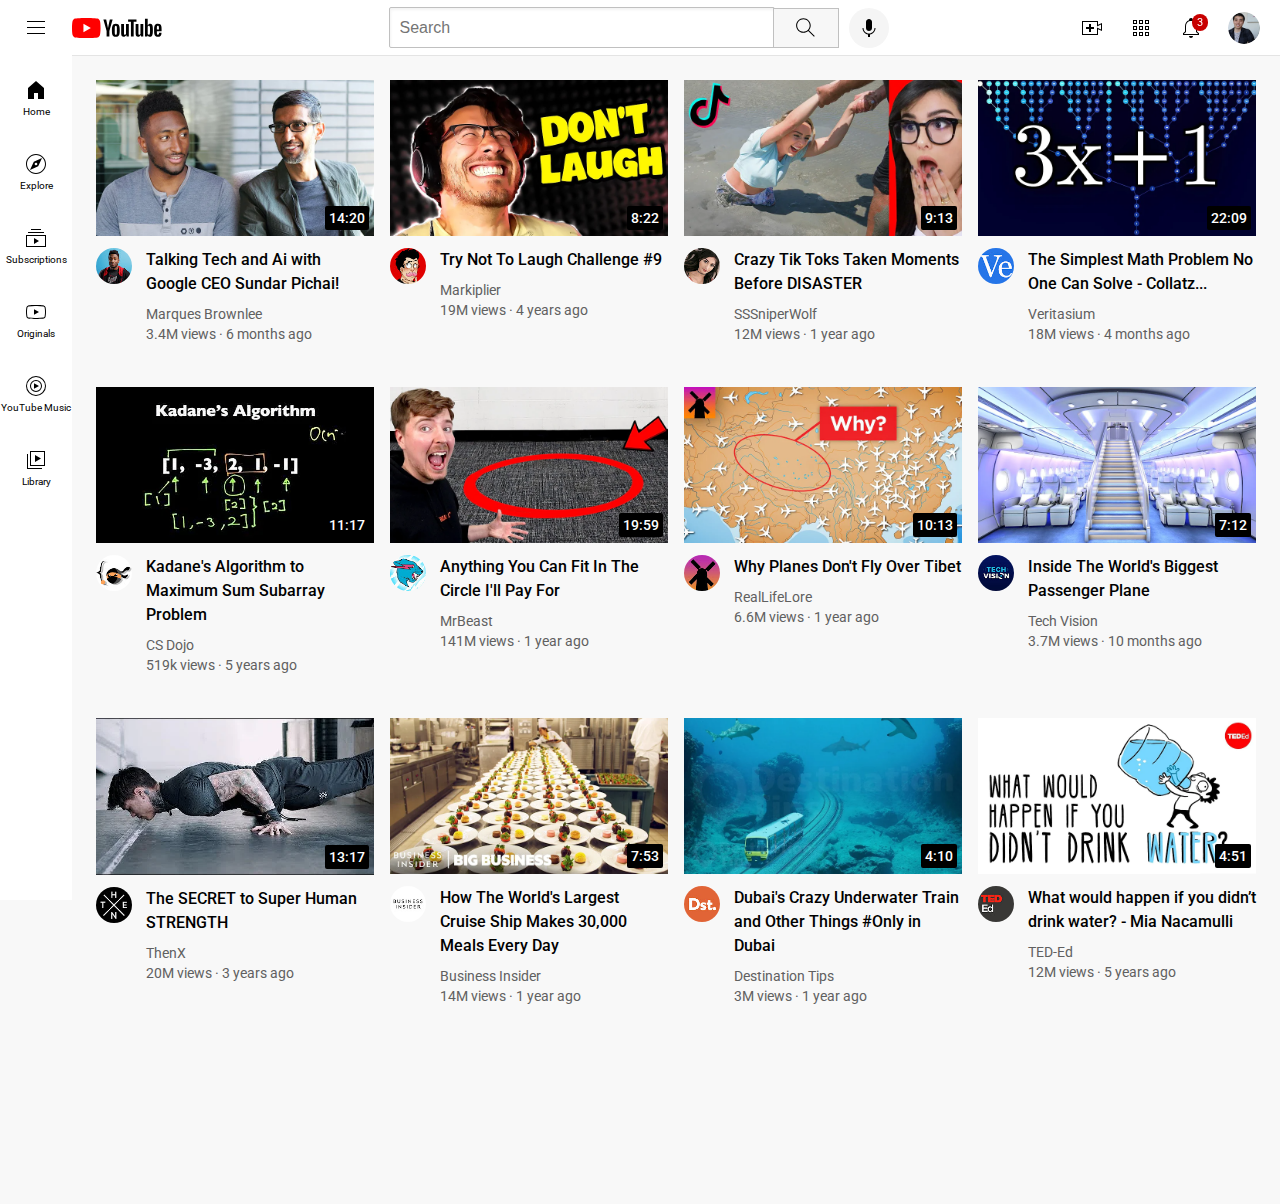
==== index.html @ cbffa7b8 "Update and rename YouTube.html to index.html" ====
<!DOCTYPE html>
<html>
    <head>
        <title>YouTube Copy</title>
        <link rel="stylesheet" href="styles/video.css">
        <link rel="stylesheet" href="styles/header.css">
        <link rel="stylesheet" href="styles/general.css">
        <link rel="stylesheet" href="styles/sidebar.css">

        <link rel="preconnect" href="https://fonts.googleapis.com">
        <link rel="preconnect" href="https://fonts.gstatic.com" crossorigin>
        <link href="https://fonts.googleapis.com/css2?family=Roboto:ital,wght@0,100;0,300;0,400;0,500;0,700;0,900;1,100;1,300;1,400;1,500;1,700;1,900&display=swap" rel="stylesheet">
    </head>
    <body>
        <!--Inline-Block Elements (As much space as it needs)-->
        <header class="youtube-header">
            <div class="left-section">
                <img class="hamburger-menu" 
                src="icons/hamburger-menu.svg">
                <img class="youtube-logo" 
                src="icons/youtube-logo.svg">  
            </div>
            <div class="mid-section">      
                <input class="searchbar" type="text"placeholder="Search">
                <button class="search-button">
                    <img class="search-icon" src="icons/search.svg">
                    <div class="tooltip">Search</div>
                </button>
                <button class="voice-search-button">
                    <img class="voice-search-icon" src="icons/voice-search-icon.svg">
                    <div class="tooltip">Search with your voice</div>
                </button>
            </div>
            <div class="right-section">
                <div class="upload-icon-container">
                    <img class="upload-icon" src="icons/upload.svg">
                    <div class="tooltip">Create</div>
                </div>
                <div class="youtube-apps-icon-container">
                    <img class="youtube-apps-icon" src="icons/youtube-apps.svg">
                    <div class="tooltip">YouTube apps</div>
                </div>
                <div class="notifications-icon-container">
                    <img class="notifications-icon" src="icons/notifications.svg">
                    <div class="notifications-count">3</div>
                    <div class="tooltip">Notifications</div>
                </div>
                <img class="current-user-picture" src="channel-pictures/my-channel.png">
            </div>
        </header>
        <!--Block Elements (Entire Line)-->
        <nav class="sidebar">
            <div class="sidebar-link">
                <img src="icons/home.svg">
                <div>Home</div>
            </div>
            <div class="sidebar-link">
                <img src="icons/explore.svg">
                <div>Explore</div>
            </div>
            <div class="sidebar-link">
                <img src="icons/subscriptions.svg">
                <div>Subscriptions</div>
            </div>
            <div class="sidebar-link">
                <img src="icons/originals.svg">
                <div>Originals</div>
            </div>
            <div class="sidebar-link">
                <img src="icons/youtube-music.svg">
                <div>YouTube Music</div>
            </div>
            <div class="sidebar-link">
                <img src="icons/library.svg">
                <div>Library</div>
            </div>        
        </nav>
        <!--Inline Element appears within a line of text , i.e. <strong>-->
        <main>
            <section class="video-grid">
                <!--Video 1 to 4-->
                <div class="video-preview">
                    <div class="thumbnail-row">
                        <a href="https://www.youtube.com/watch?v=n2RNcPRtAiY" target="_blank">
                            <img class="thumbnail" src="thumbnails/thumbnail-1.png">
                        </a>
                        <div class="video-time">14:20</div>
                    </div>
                    <div class="video-info-grid">
                        <div class="video-channel">
                            <div class="video-channel-container">
                                <a href="https://youtube.com/c/mkbhd" target="_blank">
                                    <img class="channel-picture" src="channel-pictures/channel-1.jpeg">
                                </a>
                                <div class="video-channel-tooltip">    
                                    <img class="video-channel-tooltip-picture" src="channel-pictures/channel-1.jpeg">
                                    <div>
                                        <p class="video-channel-tooltip-author">
                                            Marques Brownlee
                                        </p>
                                        <p class="video-channel-tooltip-info">
                                            15M subscribers
                                        </p>    
                                    </div>
                                </div>
                            </div>
                        </div>
                        <div class="video-info">
                            <a href="https://www.youtube.com/watch?v=n2RNcPRtAiY" target="_blank" class="video-title-link">
                                <p class="video-title">
                                    Talking Tech and Ai with Google CEO Sundar Pichai!
                                </p>
                            </a>
                            <p class="video-author">
                                Marques Brownlee
                            </p>
                            <p class="video-stats">
                                3.4M views &#183; 6 months ago
                            </p>   
                        </div>
                    </div>
                </div>
                <div class="video-preview">
                    <div class="thumbnail-row">
                        <a href="https://www.youtube.com/watch?v=mP0RAo9SKZk" target="_blank">
                            <img class="thumbnail" src="thumbnails/thumbnail-2.png">
                        </a>
                        <div class="video-time">8:22</div>
                    </div>
                    <div class="video-info-grid">
                        <div class="video-channel">
                            <div class="video-channel-container">
                                <a href="https://youtube.com/c/markiplier" target="_blank">
                                    <img class="channel-picture" src="channel-pictures/channel-2.jpeg">
                                </a>                            
                                <div class="video-channel-tooltip">    
                                    <img class="video-channel-tooltip-picture" src="channel-pictures/channel-2.jpeg">
                                    <div>
                                        <p class="video-channel-tooltip-author">
                                            Markiplier                                    
                                        </p>
                                        <p class="video-channel-tooltip-info">
                                            30M subscribers
                                        </p>    
                                    </div>
                                </div>
                            </div>
                        </div>
                        <div class="video-info">
                            <a href="https://www.youtube.com/watch?v=mP0RAo9SKZk" target="_blank" class="video-title-link">
                                <p class="video-title">
                                    Try Not To Laugh Challenge #9
                                </p>
                            </a>
                            <p class="video-author">
                                Markiplier
                            </p>
                            <p class="video-stats">
                                19M views &#183; 4 years ago
                            </p>            
                        </div>
                    </div>
                </div>
                <div class="video-preview">
                    <div class="thumbnail-row">
                        <a href="https://www.youtube.com/watch?v=FgjPQQeTh1w" target="_blank">
                            <img class="thumbnail" src="thumbnails/thumbnail-3.png">
                        </a>
                        <div class="video-time">9:13</div>
                    </div>
                    <div class="video-info-grid">
                        <div class="video-channel">
                            <div class="video-channel-container">
                                <a href="https://youtube.com/c/SSSniperWolf" target="_blank">
                                    <img class="channel-picture" src="channel-pictures/channel-3.jpeg">
                                </a>                            
                                <div class="video-channel-tooltip">    
                                    <img class="video-channel-tooltip-picture" src="channel-pictures/channel-3.jpeg">
                                    <div>
                                        <p class="video-channel-tooltip-author">
                                            SSSniperWolf                                    
                                        </p>
                                        <p class="video-channel-tooltip-info">
                                            31M subscribers
                                        </p>    
                                    </div>
                                </div>
                            </div>
                        </div>                    
                        <div class="video-info">
                            <a href="https://www.youtube.com/watch?v=FgjPQQeTh1w" target="_blank" class="video-title-link">
                                <p class="video-title">
                                    Crazy Tik Toks Taken Moments Before DISASTER
                                </p>
                            </a>
                            <p class="video-author">
                                SSSniperWolf
                            </p>
                            <p class="video-stats">
                                12M views &#183; 1 year ago
                            </p>   
                        </div>
                    </div>
                </div>
                <div class="video-preview">
                    <div class="thumbnail-row">
                        <a href="https://www.youtube.com/watch?v=094y1Z2wpJg" target="_blank">
                            <img class="thumbnail" src="thumbnails/thumbnail-4.png">
                        </a>
                        <div class="video-time">22:09</div>
                    </div>
                    <div class="video-info-grid">
                        <div class="video-channel">
                            <div class="video-channel-container">
                                <a href="https://youtube.com/c/veritasium" target="_blank">
                                    <img class="channel-picture" src="channel-pictures/channel-4.jpeg">
                                </a>                            
                                <div class="video-channel-tooltip">    
                                    <img class="video-channel-tooltip-picture" src="channel-pictures/channel-4.jpeg">
                                    <div>
                                        <p class="video-channel-tooltip-author">
                                            Veritasium                                    
                                        </p>
                                        <p class="video-channel-tooltip-info">
                                            11.5M subscribers
                                        </p>    
                                    </div>
                                </div>
                            </div>
                        </div>
                        <div class="video-info">
                            <a href="https://www.youtube.com/watch?v=094y1Z2wpJg" target="_blank" class="video-title-link">
                                <p class="video-title">
                                    The Simplest Math Problem No One Can Solve - Collatz...
                                </p>
                            </a>
                            <p class="video-author">
                                Veritasium
                            </p>
                            <p class="video-stats">
                                18M views &#183; 4 months ago
                            </p>            
                        </div>
                    </div>
                </div>
                <!--Video 5 to 8-->
                <div class="video-preview">
                    <div class="thumbnail-row">
                        <a href="https://www.youtube.com/watch?v=86CQq3pKSUw" target="_blank">
                            <img class="thumbnail" src="thumbnails/thumbnail-5.png">
                        </a>
                        <div class="video-time">11:17</div>
                    </div>
                    <div class="video-info-grid">
                        <div class="video-channel">
                            <div class="video-channel-container">
                                <a href="https://youtube.com/c/CSDojo" target="_blank">
                                    <img class="channel-picture" src="channel-pictures/channel-5.jpeg">
                                </a>                            
                                <div class="video-channel-tooltip">    
                                    <img class="video-channel-tooltip-picture" src="channel-pictures/channel-5.jpeg">
                                    <div>
                                        <p class="video-channel-tooltip-author">
                                            CS Dojo                                    
                                        </p>
                                        <p class="video-channel-tooltip-info">
                                            1.79M subscribers
                                        </p>    
                                    </div>
                                </div>
                            </div>
                        </div>
                        <div class="video-info">
                            <a href="https://www.youtube.com/watch?v=86CQq3pKSUw" target="_blank" class="video-title-link">
                                <p class="video-title">
                                    Kadane's Algorithm to Maximum Sum Subarray Problem
                                </p>
                            </a>
                            <p class="video-author">
                                CS Dojo
                            </p>
                            <p class="video-stats">
                                519k views &#183; 5 years ago
                            </p>   
                        </div>
                    </div>
                </div>
                <div class="video-preview">
                    <div class="thumbnail-row">
                        <a href="https://www.youtube.com/watch?v=yXWw0_UfSFg" target="_blank">
                            <img class="thumbnail" src="thumbnails/thumbnail-6.png">
                        </a>
                        <div class="video-time">19:59</div>
                    </div>
                    <div class="video-info-grid">
                        <div class="video-channel">
                            <div class="video-channel-container">
                                <a href="https://youtube.com/c/MrBeast6000" target="_blank">
                                    <img class="channel-picture" src="channel-pictures/channel-6.jpeg">
                                </a>                            
                                <div class="video-channel-tooltip">    
                                    <img class="video-channel-tooltip-picture" src="channel-pictures/channel-6.jpeg">
                                    <div>
                                        <p class="video-channel-tooltip-author">
                                            MrBeast                                    
                                        </p>
                                        <p class="video-channel-tooltip-info">
                                            90.6M subscribers
                                        </p>    
                                    </div>
                                </div>
                            </div>
                        </div>                    
                        <div class="video-info">
                            <a href="https://www.youtube.com/watch?v=yXWw0_UfSFg" target="_blank" class="video-title-link">
                                <p class="video-title">
                                    Anything You Can Fit In The Circle I'll Pay For
                                </p>
                            </a>
                            <p class="video-author">
                                MrBeast
                            </p>
                            <p class="video-stats">
                                141M views &#183; 1 year ago
                            </p>            
                        </div>
                    </div>
                </div>
                <div class="video-preview">
                    <div class="thumbnail-row">
                        <a href="https://www.youtube.com/watch?v=fNVa1qMbF9Y" target="_blank">
                            <img class="thumbnail" src="thumbnails/thumbnail-7.png">
                        </a>
                        <div class="video-time">10:13</div>
                    </div>
                    <div class="video-info-grid">
                        <div class="video-channel">
                            <div class="video-channel-container">
                                <a href="https://www.youtube.com/channel/UCP5tjEmvPItGyLhmjdwP7Ww" target="_blank">
                                    <img class="channel-picture" src="channel-pictures/channel-7.jpeg">
                                </a>
                                <div class="video-channel-tooltip">    
                                    <img class="video-channel-tooltip-picture" src="channel-pictures/channel-7.jpeg">
                                    <div>
                                        <p class="video-channel-tooltip-author">
                                            RealLifeLore
                                        </p>
                                        <p class="video-channel-tooltip-info">
                                            7.48M subscribers
                                        </p>    
                                    </div>
                                </div>
                            </div>
                        </div>
                        <div class="video-info">
                            <a href="https://www.youtube.com/watch?v=fNVa1qMbF9Y" target="_blank" class="video-title-link">
                                <p class="video-title">
                                    Why Planes Don't Fly Over Tibet
                                </p>
                            </a>
                            <p class="video-author">
                                RealLifeLore
                            </p>
                            <p class="video-stats">
                                6.6M views &#183; 1 year ago
                            </p>   
                        </div>
                    </div>
                </div>
                <div class="video-preview">
                    <div class="thumbnail-row">
                        <a href="https://www.youtube.com/watch?v=lFm4EM1juls" target="_blank">
                            <img class="thumbnail" src="thumbnails/thumbnail-8.png">
                        </a>
                        <div class="video-time">7:12</div>
                    </div>
                    <div class="video-info-grid">
                        <div class="video-channel">
                            <div class="video-channel-container">
                                <a href="https://www.youtube.com/channel/UCHAK6CyegY22Zj2GWrcaIxg" target="_blank">
                                    <img class="channel-picture" src="channel-pictures/channel-8.jpeg">
                                </a>                            
                                <div class="video-channel-tooltip">    
                                    <img class="video-channel-tooltip-picture" src="channel-pictures/channel-8.jpeg">
                                    <div>
                                        <p class="video-channel-tooltip-author">
                                            Tech Vision                                    
                                        </p>
                                        <p class="video-channel-tooltip-info">
                                            836K subscribers
                                        </p>    
                                    </div>
                                </div>
                            </div>
                        </div>
                        <div class="video-info">
                            <a href="https://www.youtube.com/watch?v=lFm4EM1juls" target="_blank" class="video-title-link">
                                <p class="video-title">
                                    Inside The World's Biggest Passenger Plane
                                </p>
                            </a>
                            <p class="video-author">
                                Tech Vision
                            </p>
                            <p class="video-stats">
                                3.7M views &#183; 10 months ago
                            </p>            
                        </div>
                    </div>
                </div>
                <!--Video 9 to 12-->
                <div class="video-preview">
                    <div class="thumbnail-row">
                        <a href="https://www.youtube.com/watch?v=ixmxOlcrlUc" target="_blank">
                            <img class="thumbnail" src="thumbnails/thumbnail-9.png">
                        </a>
                        <div class="video-time">13:17</div>
                    </div>
                    <div class="video-info-grid">
                        <div class="video-channel">
                            <div class="video-channel-container">
                                <a href="https://www.youtube.com/c/OFFICIALTHENXSTUDIOS" target="_blank">
                                    <img class="channel-picture" src="channel-pictures/channel-9.jpeg">
                                </a>                            
                                <div class="video-channel-tooltip">    
                                    <img class="video-channel-tooltip-picture" src="channel-pictures/channel-9.jpeg">
                                    <div>
                                        <p class="video-channel-tooltip-author">
                                            ThenX                                    
                                        </p>
                                        <p class="video-channel-tooltip-info">
                                            7.78M subscribers
                                        </p>    
                                    </div>
                                </div>
                            </div>
                        </div>                    
                        <div class="video-info">
                            <a href="https://www.youtube.com/watch?v=ixmxOlcrlUc" target="_blank" class="video-title-link">
                                <p class="video-title">
                                    The SECRET to Super Human STRENGTH
                                </p>
                            </a>
                            <p class="video-author">
                                ThenX
                            </p>
                            <p class="video-stats">
                                20M views &#183; 3 years ago
                            </p>   
                        </div>
                    </div>
                </div>
                <div class="video-preview">
                    <div class="thumbnail-row">
                        <a href="https://www.youtube.com/watch?v=R2vXbFp5C9o" target="_blank">
                            <img class="thumbnail" src="thumbnails/thumbnail-10.png">
                        </a>
                        <div class="video-time">7:53</div>
                    </div>
                    <div class="video-info-grid">
                        <div class="video-channel">
                            <div class="video-channel-container">
                                <a href="https://www.youtube.com/user/businessinsider" target="_blank">
                                    <img class="channel-picture" src="channel-pictures/channel-10.jpeg">
                                </a>                            
                                <div class="video-channel-tooltip">    
                                    <img class="video-channel-tooltip-picture" src="channel-pictures/channel-10.jpeg">
                                    <div>
                                        <p class="video-channel-tooltip-author">
                                            Business Insider                                    
                                        </p>
                                        <p class="video-channel-tooltip-info">
                                            9.32M subscribers
                                        </p>    
                                    </div>
                                </div>
                            </div>
                        </div>
                        <div class="video-info">
                            <a href="https://www.youtube.com/watch?v=R2vXbFp5C9o" target="_blank" class="video-title-link">
                                <p class="video-title">
                                    How The World's Largest Cruise Ship Makes 30,000 Meals Every Day                                
                                </p>
                            </a>
                            <p class="video-author">
                                Business Insider
                            </p>
                            <p class="video-stats">
                                14M views &#183; 1 year ago
                            </p>            
                        </div>
                    </div>
                </div>
                <div class="video-preview">
                    <div class="thumbnail-row">
                        <a href="https://www.youtube.com/watch?v=0nZuYyXET3s" target="_blank">
                            <img class="thumbnail" src="thumbnails/thumbnail-11.png">
                        </a>
                        <div class="video-time">4:10</div>
                    </div>
                    <div class="video-info-grid">
                        <div class="video-channel">
                            <div class="video-channel-container">
                                <a href="https://www.youtube.com/c/Destinationtips" target="_blank">
                                    <img class="channel-picture" src="channel-pictures/channel-11.jpeg">
                                </a>                            
                                <div class="video-channel-tooltip">    
                                    <img class="video-channel-tooltip-picture" src="channel-pictures/channel-11.jpeg">
                                    <div>
                                        <p class="video-channel-tooltip-author">
                                            Destination Tips                                   
                                        </p>
                                        <p class="video-channel-tooltip-info">
                                            282K subscribers
                                        </p>    
                                    </div>
                                </div>
                            </div>
                        </div>
                        <div class="video-info">
                            <a href="https://www.youtube.com/watch?v=0nZuYyXET3s" target="_blank" class="video-title-link">
                                <p class="video-title">
                                    Dubai's Crazy Underwater Train and Other Things #Only in Dubai
                                </p>
                            </a>
                            <p class="video-author">
                                Destination Tips
                            </p>
                            <p class="video-stats">
                                3M views &#183; 1 year ago
                            </p>   
                        </div>
                    </div>
                </div>
                <div class="video-preview">
                    <div class="thumbnail-row">
                        <a href="https://www.youtube.com/watch?v=9iMGFqMmUFs" target="_blank">
                            <img class="thumbnail" src="thumbnails/thumbnail-12.png">
                        </a>
                        <div class="video-time">4:51</div>
                    </div>
                    <div class="video-info-grid">
                        <div class="video-channel">
                            <div class="video-channel-container">
                                <a href="https://www.youtube.com/teded" target="_blank">
                                    <img class="channel-picture" src="channel-pictures/channel-12.jpeg">
                                </a>                            
                                <div class="video-channel-tooltip">    
                                    <img class="video-channel-tooltip-picture" src="channel-pictures/channel-12.jpeg">
                                    <div>
                                        <p class="video-channel-tooltip-author">
                                            TED-Ed                                    
                                        </p>
                                        <p class="video-channel-tooltip-info">
                                            20.1M subscribers
                                        </p>    
                                    </div>
                                </div>
                            </div>
                        </div>                    
                        <div class="video-info">
                            <a href="https://www.youtube.com/watch?v=9iMGFqMmUFs" target="_blank" class="video-title-link">
                                <p class="video-title">
                                    What would happen if you didn’t drink water? - Mia Nacamulli
                                </p>
                            </a>
                            <p class="video-author">
                                TED-Ed
                            </p>
                            <p class="video-stats">
                                12M views &#183; 5 years ago
                            </p>            
                        </div>
                    </div>
                </div>
            </section>
        </main>
    </body>
</html>
---- styles/video.css ----
.video-grid{
    display: grid;
    /*grid-template-columns: 1fr 1fr 1fr;*/
    column-gap: 16px;
    row-gap: 45px;
}

.thumbnail-row{
  margin-bottom: 8px;
  position: relative;
}

.thumbnail{
    width: 100%;
    object-fit: contain;
    object-position: bottom;
    /*border-width: 3px;
    border-style: solid;
    border-color: green;*/
}

.video-time{
    background-color: black;
    color: white;

    position: absolute;
    bottom: 10px;
    right: 5px;

    font-weight: 500;
    /*font-size: 12px;*/
    padding: 4px;
    border-radius: 2px;
}

.video-info-grid{
    display: grid;
    grid-template-columns: 50px 1fr;
}

.video-channel-container{
    display: inline-block;
    position: relative;
    cursor: pointer;
}

.channel-picture{
    border-radius: 18px;
    width: 36px;
}

.video-channel-tooltip{
    position: absolute;
    top: 50px;
    padding: 10px 12px;
    border-radius: 6px;
    width: 200px;
    background-color: white;

    display: flex;
    flex-direction: row;
    align-items: center;
    box-shadow: 2px 3px 12px rgb(0, 0, 0, 0.4);

    opacity: 0;
    pointer-events: none;
    z-index: 50;

    transition: opacity 0.15s;
}

.video-channel-tooltip-picture{
    width: 45px;
    border-radius: 25px;
    margin-right: 7px;
}

.video-channel-tooltip-author{
    font-size: 17px;
    font-weight: 700;
    margin-bottom: 4px;
}

.video-channel-tooltip-info{
    font-size: 15px;
    font-weight: 400;
    color: rgb(96, 96, 96);
}

.video-channel-container:hover .video-channel-tooltip{
    opacity: 1;
}

.video-title-link{
    text-decoration: none;
    color: black;
}

.video-title{
    /*font-size: 14px;*/
    font-weight: 500;
    /*line-height: 20px;*/
    margin-bottom: 10px;
}

.video-author, .video-stats{
    /*font-size: 12px;*/
    color: rgb(96, 96, 96);
}

.video-author{
    margin-bottom: 4px;
}

@media (max-width: 750px){
    .video-grid{
        grid-template-columns: 1fr 1fr;
    }

    .video-time, .video-author, .video-stats{
        font-size: 12px;
    }

    .video-title{
        font-size: 14px;
        line-height: 20px;
    }
}

@media (min-width: 751px) and (max-width: 999px){
    .video-grid{
        grid-template-columns: 1fr 1fr 1fr; 
    }

    .video-time, .video-author, .video-stats{
        font-size: 12px;
    }

    .video-title{
        font-size: 14px;
        line-height: 20px;
    }
}

@media (min-width: 1000px){
    .video-grid{
        grid-template-columns: 1fr 1fr 1fr 1fr; 
    }

    .video-time, .video-author, .video-stats{
        font-size: 14px;
    }

    .video-title{
        font-size: 16px;
        line-height: 24px;
    }
}
---- styles/header.css ----
.youtube-header{
    height: 55px;

    display: flex;
    flex-direction: row;
    justify-content: space-between;

    position: fixed;
    top: 0;
    left: 0;
    right: 0;

    background-color: white;
    border-bottom: 1px solid rgb(228, 228, 228);

    z-index: 100;
}

.left-section{
    display: flex;
    align-items: center;
}

.hamburger-menu{
    height: 24px;
    margin-left: 24px;
    margin-right: 24px;
    cursor: pointer;
}

.youtube-logo{
    height: 20px;
    cursor: pointer;
}

.mid-section{
    display: flex;
    align-items: center;
    flex: 1;
    margin-left: 70px;
    margin-right: 35px;
    max-width: 500px;
}

.searchbar{
    flex: 1;
    height: 36.5px;
    padding-left: 10px;
    font-size: 16px;
    border: 1px solid rgb(192, 192, 192);
    border-radius: 2px;
    box-shadow: inset 1px 2px 3px rgba(0,0,0,0.05); 
    width: 0;
}

.searchbar::placeholder{
    font-size: 16px;
}

.search-button{
    height: 40px;
    width: 66px;
    background-color: rgb(247, 247, 247);
    border: 1px solid rgb(192, 192, 192);
    margin-left: -2px;
    margin-right: 10px;
    cursor: pointer;
}

.search-button:hover{
    box-shadow: inset 1px 1px 50px rgba(0,0,0,0.05); 
}

.search-button:active{
    background-color: rgb(240, 240, 240);
}

.search-icon{
    height: 25px;
}

.voice-search-button{
    height: 40px;
    width: 40px;
    border-radius: 20px;
    background-color: rgb(245, 245, 245);
    border: none;
    cursor: pointer;
}

.voice-search-icon{
    height: 24px;
}

.search-button,
.voice-search-button{
    position: relative;
    display: flex;
    flex-direction: row;
    align-items: center;
    justify-content: center;
}

.search-button .tooltip,
.voice-search-button .tooltip{
    position: absolute;
    bottom: -50px;

    background-color: rgba(80, 80, 80, 0.9);
    color: white;
    font-size: 12px;
    padding: 10px 8px;
    border-radius: 2px;

    opacity: 0;
    transition: opacity 0.15s;
    pointer-events: none;
    white-space: nowrap;
}

.search-button:hover .tooltip,
.voice-search-button:hover .tooltip{
    opacity: 1;
}

.right-section{
    display: flex;
    align-items: center;
    justify-content: space-between;
    width: 180px;
    margin-right: 20px;
    flex-shrink: 0;
}

.upload-icon{
    height: 24px;
}

.youtube-apps-icon{
    height: 24px;
}

.notifications-icon-container{
    position: relative;
}

.notifications-icon{
    height: 24px;
}

.notifications-count{
    position: absolute;
    top: -2px;
    right: -5px;
    
    background-color: rgb(200, 0, 0);
    color: white;
    font-size: 11px;
    padding: 2px 5px;
    border-radius: 10px;
}

.current-user-picture{
    height: 32px;
    border-radius: 18px;
    cursor: pointer;
}

.upload-icon-container,
.youtube-apps-icon-container,
.notifications-icon-container{
    position: relative;
    display: flex;
    flex-direction: row;
    align-items: center;
    justify-content: center;
    cursor: pointer;
}

.upload-icon-container .tooltip,
.youtube-apps-icon-container .tooltip,
.notifications-icon-container .tooltip{
    position: absolute;
    bottom: -50px;

    background-color: rgba(80, 80, 80, 0.9);
    color: white;
    font-size: 12px;
    padding: 10px 8px;
    border-radius: 2px;

    opacity: 0;
    transition: opacity 0.15s;
    pointer-events: none;
    white-space: nowrap;
}

.upload-icon-container:hover .tooltip,
.youtube-apps-icon-container:hover .tooltip,
.notifications-icon-container:hover .tooltip{
    opacity: 1;
}
---- styles/general.css ----
body{
    font-family: Roboto, "Arial";

    margin: 0;
    padding: 80px 24px 200px 96px;

    background-color: rgb(248, 248, 248);
}

p{
    margin-top: 0px;
    margin-bottom: 0px;
}
---- styles/sidebar.css ----
.sidebar{
    position: fixed;
    left: 0;
    bottom: 0;
    top: 55px;
    width: 72px;

    background-color: white;
    z-index: 200;
    
    padding-top: 5px;
}

.sidebar-link{
    display: flex;
    flex-direction: column;
    align-items: center;
    justify-content: center;
    height: 74px;
    cursor: pointer;
}

.sidebar-link:hover{
    background-color: rgb(235, 235, 235);
}

.sidebar-link img{
    height: 24px;
    margin-bottom: 4px;
}

.sidebar-link div{
    font-size: 10px;
}
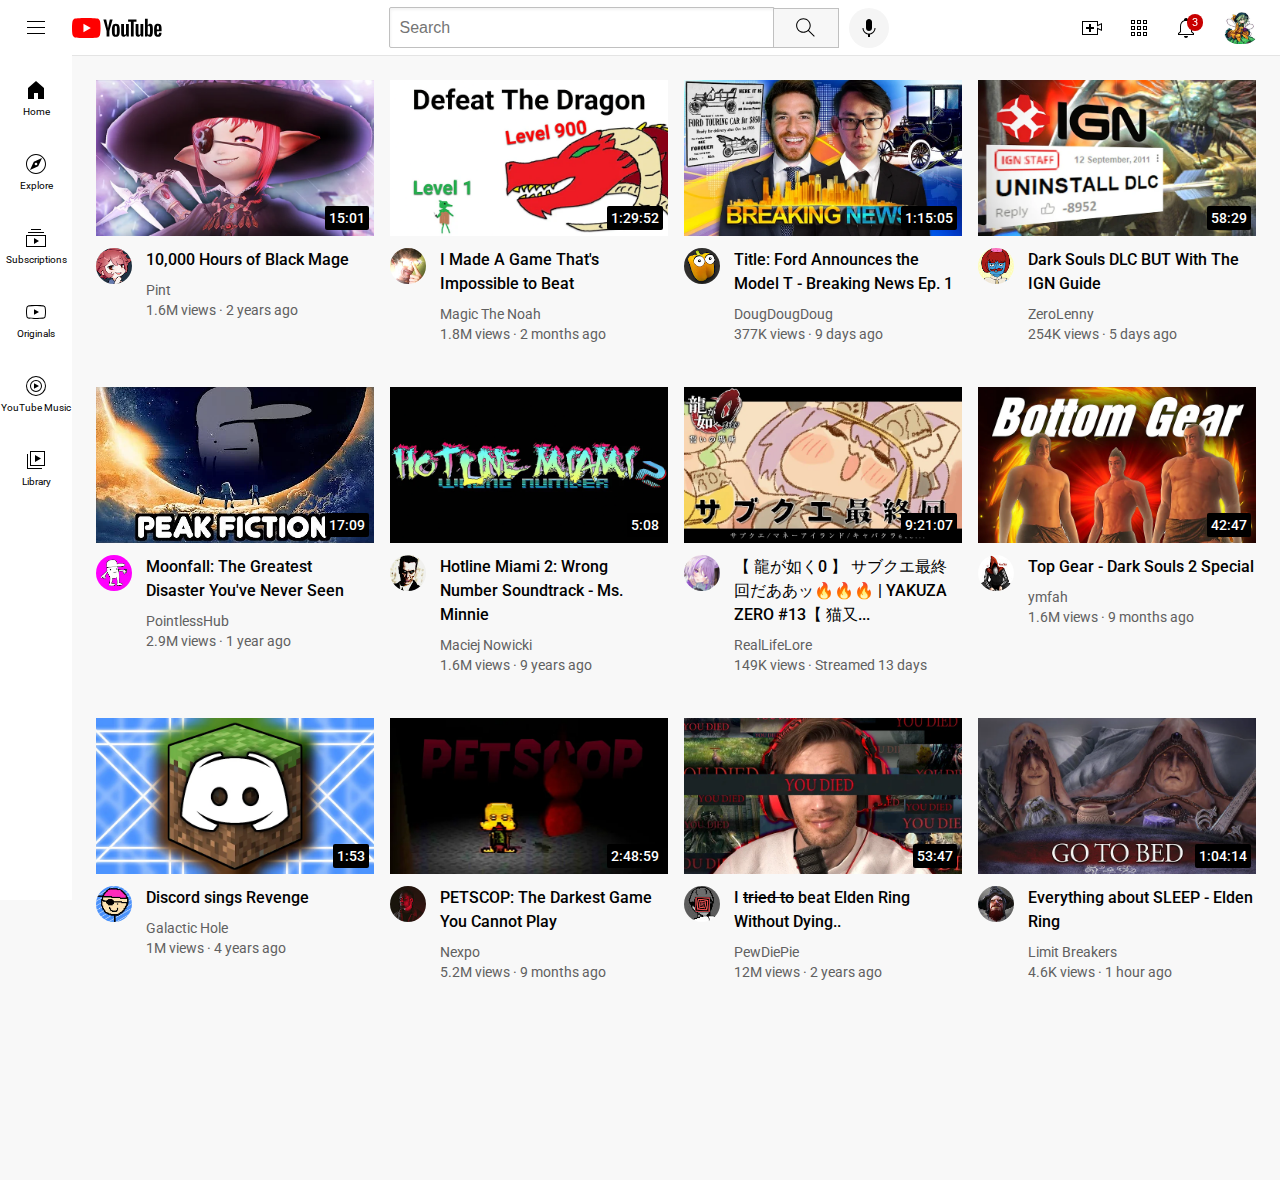
==== commit 5c6ccbae: "Update and rename YouTube.html to index.html" ====
--- a/index.html
+++ b/index.html
@@ -45,7 +45,7 @@
                     <div class="notifications-count">3</div>
                     <div class="tooltip">Notifications</div>
                 </div>
-                <img class="current-user-picture" src="channel-pictures/my-channel.png">
+                <img class="current-user-picture" src="channel-pictures-2/main.jpg">
             </div>
         </header>
         <!--Block Elements (Entire Line)-->
@@ -81,164 +81,164 @@
                 <!--Video 1 to 4-->
                 <div class="video-preview">
                     <div class="thumbnail-row">
-                        <a href="https://www.youtube.com/watch?v=n2RNcPRtAiY" target="_blank">
-                            <img class="thumbnail" src="thumbnails/thumbnail-1.png">
-                        </a>
-                        <div class="video-time">14:20</div>
-                    </div>
-                    <div class="video-info-grid">
-                        <div class="video-channel">
-                            <div class="video-channel-container">
-                                <a href="https://youtube.com/c/mkbhd" target="_blank">
-                                    <img class="channel-picture" src="channel-pictures/channel-1.jpeg">
+                        <a href="https://www.youtube.com/watch?v=OVXSWE7KE68" target="_blank">
+                            <img class="thumbnail" src="thumbnails-2/1.png">
+                        </a>
+                        <div class="video-time">15:01</div>
+                    </div>
+                    <div class="video-info-grid">
+                        <div class="video-channel">
+                            <div class="video-channel-container">
+                                <a href="https://www.youtube.com/@PintFrumpyrat" target="_blank">
+                                    <img class="channel-picture" src="channel-pictures-2/image.png">
                                 </a>
                                 <div class="video-channel-tooltip">    
-                                    <img class="video-channel-tooltip-picture" src="channel-pictures/channel-1.jpeg">
-                                    <div>
-                                        <p class="video-channel-tooltip-author">
-                                            Marques Brownlee
-                                        </p>
-                                        <p class="video-channel-tooltip-info">
-                                            15M subscribers
-                                        </p>    
-                                    </div>
-                                </div>
-                            </div>
-                        </div>
-                        <div class="video-info">
-                            <a href="https://www.youtube.com/watch?v=n2RNcPRtAiY" target="_blank" class="video-title-link">
-                                <p class="video-title">
-                                    Talking Tech and Ai with Google CEO Sundar Pichai!
-                                </p>
-                            </a>
-                            <p class="video-author">
-                                Marques Brownlee
-                            </p>
-                            <p class="video-stats">
-                                3.4M views &#183; 6 months ago
+                                    <img class="video-channel-tooltip-picture" src="channel-pictures-2/image.png">
+                                    <div>
+                                        <p class="video-channel-tooltip-author">
+                                            Pint
+                                        </p>
+                                        <p class="video-channel-tooltip-info">
+                                            319K subscribers
+                                        </p>    
+                                    </div>
+                                </div>
+                            </div>
+                        </div>
+                        <div class="video-info">
+                            <a href="https://www.youtube.com/watch?v=OVXSWE7KE68" target="_blank" class="video-title-link">
+                                <p class="video-title">
+                                    10,000 Hours of Black Mage
+                                </p>
+                            </a>
+                            <p class="video-author">
+                                Pint
+                            </p>
+                            <p class="video-stats">
+                                1.6M views &#183; 2 years ago
                             </p>   
                         </div>
                     </div>
                 </div>
                 <div class="video-preview">
                     <div class="thumbnail-row">
-                        <a href="https://www.youtube.com/watch?v=mP0RAo9SKZk" target="_blank">
-                            <img class="thumbnail" src="thumbnails/thumbnail-2.png">
-                        </a>
-                        <div class="video-time">8:22</div>
-                    </div>
-                    <div class="video-info-grid">
-                        <div class="video-channel">
-                            <div class="video-channel-container">
-                                <a href="https://youtube.com/c/markiplier" target="_blank">
-                                    <img class="channel-picture" src="channel-pictures/channel-2.jpeg">
-                                </a>                            
-                                <div class="video-channel-tooltip">    
-                                    <img class="video-channel-tooltip-picture" src="channel-pictures/channel-2.jpeg">
-                                    <div>
-                                        <p class="video-channel-tooltip-author">
-                                            Markiplier                                    
-                                        </p>
-                                        <p class="video-channel-tooltip-info">
-                                            30M subscribers
-                                        </p>    
-                                    </div>
-                                </div>
-                            </div>
-                        </div>
-                        <div class="video-info">
-                            <a href="https://www.youtube.com/watch?v=mP0RAo9SKZk" target="_blank" class="video-title-link">
-                                <p class="video-title">
-                                    Try Not To Laugh Challenge #9
-                                </p>
-                            </a>
-                            <p class="video-author">
-                                Markiplier
-                            </p>
-                            <p class="video-stats">
-                                19M views &#183; 4 years ago
+                        <a href="https://www.youtube.com/watch?v=fBl2hoA9nU0" target="_blank">
+                            <img class="thumbnail" src="thumbnails-2/2.png">
+                        </a>
+                        <div class="video-time">1:29:52</div>
+                    </div>
+                    <div class="video-info-grid">
+                        <div class="video-channel">
+                            <div class="video-channel-container">
+                                <a href="https://www.youtube.com/@MagicTheNoah" target="_blank">
+                                    <img class="channel-picture" src="channel-pictures-2/image2.png">
+                                </a>                            
+                                <div class="video-channel-tooltip">    
+                                    <img class="video-channel-tooltip-picture" src="channel-pictures-2/image2.png">
+                                    <div>
+                                        <p class="video-channel-tooltip-author">
+                                            Magic The Noah   
+                                        </p>
+                                        <p class="video-channel-tooltip-info">
+                                            1M subscribers
+                                        </p>    
+                                    </div>
+                                </div>
+                            </div>
+                        </div>
+                        <div class="video-info">
+                            <a href="https://www.youtube.com/watch?v=fBl2hoA9nU0" target="_blank" class="video-title-link">
+                                <p class="video-title">
+                                    I Made A Game That's Impossible to Beat
+                                </p>
+                            </a>
+                            <p class="video-author">
+                                Magic The Noah
+                            </p>
+                            <p class="video-stats">
+                                1.8M views &#183; 2 months ago
                             </p>            
                         </div>
                     </div>
                 </div>
                 <div class="video-preview">
                     <div class="thumbnail-row">
-                        <a href="https://www.youtube.com/watch?v=FgjPQQeTh1w" target="_blank">
-                            <img class="thumbnail" src="thumbnails/thumbnail-3.png">
-                        </a>
-                        <div class="video-time">9:13</div>
-                    </div>
-                    <div class="video-info-grid">
-                        <div class="video-channel">
-                            <div class="video-channel-container">
-                                <a href="https://youtube.com/c/SSSniperWolf" target="_blank">
-                                    <img class="channel-picture" src="channel-pictures/channel-3.jpeg">
-                                </a>                            
-                                <div class="video-channel-tooltip">    
-                                    <img class="video-channel-tooltip-picture" src="channel-pictures/channel-3.jpeg">
-                                    <div>
-                                        <p class="video-channel-tooltip-author">
-                                            SSSniperWolf                                    
-                                        </p>
-                                        <p class="video-channel-tooltip-info">
-                                            31M subscribers
+                        <a href="https://www.youtube.com/watch?v=q5hx3tW3-is" target="_blank">
+                            <img class="thumbnail" src="thumbnails-2/3.png">
+                        </a>
+                        <div class="video-time">1:15:05</div>
+                    </div>
+                    <div class="video-info-grid">
+                        <div class="video-channel">
+                            <div class="video-channel-container">
+                                <a href="https://www.youtube.com/@dougdougdoug" target="_blank">
+                                    <img class="channel-picture" src="channel-pictures-2/image3.png">
+                                </a>                            
+                                <div class="video-channel-tooltip">    
+                                    <img class="video-channel-tooltip-picture" src="channel-pictures-2/image3.png">
+                                    <div>
+                                        <p class="video-channel-tooltip-author">
+                                            DougDougDoug                                    
+                                        </p>
+                                        <p class="video-channel-tooltip-info">
+                                            644K subscribers
                                         </p>    
                                     </div>
                                 </div>
                             </div>
                         </div>                    
                         <div class="video-info">
-                            <a href="https://www.youtube.com/watch?v=FgjPQQeTh1w" target="_blank" class="video-title-link">
-                                <p class="video-title">
-                                    Crazy Tik Toks Taken Moments Before DISASTER
-                                </p>
-                            </a>
-                            <p class="video-author">
-                                SSSniperWolf
-                            </p>
-                            <p class="video-stats">
-                                12M views &#183; 1 year ago
+                            <a href="https://www.youtube.com/watch?v=q5hx3tW3-is" target="_blank" class="video-title-link">
+                                <p class="video-title">
+                                    Title: Ford Announces the Model T - Breaking News Ep. 1
+                                </p>
+                            </a>
+                            <p class="video-author">
+                                DougDougDoug
+                            </p>
+                            <p class="video-stats">
+                                377K views &#183; 9 days ago
                             </p>   
                         </div>
                     </div>
                 </div>
                 <div class="video-preview">
                     <div class="thumbnail-row">
-                        <a href="https://www.youtube.com/watch?v=094y1Z2wpJg" target="_blank">
-                            <img class="thumbnail" src="thumbnails/thumbnail-4.png">
-                        </a>
-                        <div class="video-time">22:09</div>
-                    </div>
-                    <div class="video-info-grid">
-                        <div class="video-channel">
-                            <div class="video-channel-container">
-                                <a href="https://youtube.com/c/veritasium" target="_blank">
-                                    <img class="channel-picture" src="channel-pictures/channel-4.jpeg">
-                                </a>                            
-                                <div class="video-channel-tooltip">    
-                                    <img class="video-channel-tooltip-picture" src="channel-pictures/channel-4.jpeg">
-                                    <div>
-                                        <p class="video-channel-tooltip-author">
-                                            Veritasium                                    
-                                        </p>
-                                        <p class="video-channel-tooltip-info">
-                                            11.5M subscribers
-                                        </p>    
-                                    </div>
-                                </div>
-                            </div>
-                        </div>
-                        <div class="video-info">
-                            <a href="https://www.youtube.com/watch?v=094y1Z2wpJg" target="_blank" class="video-title-link">
-                                <p class="video-title">
-                                    The Simplest Math Problem No One Can Solve - Collatz...
-                                </p>
-                            </a>
-                            <p class="video-author">
-                                Veritasium
-                            </p>
-                            <p class="video-stats">
-                                18M views &#183; 4 months ago
+                        <a href="https://www.youtube.com/watch?v=XAvYVd8Qat4" target="_blank">
+                            <img class="thumbnail" src="thumbnails-2/4.png">
+                        </a>
+                        <div class="video-time">58:29</div>
+                    </div>
+                    <div class="video-info-grid">
+                        <div class="video-channel">
+                            <div class="video-channel-container">
+                                <a href="https://www.youtube.com/@ZeroLenny" target="_blank">
+                                    <img class="channel-picture" src="channel-pictures-2/image4.png">
+                                </a>                            
+                                <div class="video-channel-tooltip">    
+                                    <img class="video-channel-tooltip-picture" src="channel-pictures-2/image4.png">
+                                    <div>
+                                        <p class="video-channel-tooltip-author">
+                                            ZeroLenny                                    
+                                        </p>
+                                        <p class="video-channel-tooltip-info">
+                                            320K subscribers
+                                        </p>    
+                                    </div>
+                                </div>
+                            </div>
+                        </div>
+                        <div class="video-info">
+                            <a href="https://www.youtube.com/watch?v=XAvYVd8Qat4" target="_blank" class="video-title-link">
+                                <p class="video-title">
+                                    Dark Souls DLC BUT With The IGN Guide                                
+                                </p>
+                            </a>
+                            <p class="video-author">
+                                ZeroLenny
+                            </p>
+                            <p class="video-stats">
+                                254K views &#183; 5 days ago
                             </p>            
                         </div>
                     </div>
@@ -246,164 +246,164 @@
                 <!--Video 5 to 8-->
                 <div class="video-preview">
                     <div class="thumbnail-row">
-                        <a href="https://www.youtube.com/watch?v=86CQq3pKSUw" target="_blank">
-                            <img class="thumbnail" src="thumbnails/thumbnail-5.png">
-                        </a>
-                        <div class="video-time">11:17</div>
-                    </div>
-                    <div class="video-info-grid">
-                        <div class="video-channel">
-                            <div class="video-channel-container">
-                                <a href="https://youtube.com/c/CSDojo" target="_blank">
-                                    <img class="channel-picture" src="channel-pictures/channel-5.jpeg">
-                                </a>                            
-                                <div class="video-channel-tooltip">    
-                                    <img class="video-channel-tooltip-picture" src="channel-pictures/channel-5.jpeg">
-                                    <div>
-                                        <p class="video-channel-tooltip-author">
-                                            CS Dojo                                    
-                                        </p>
-                                        <p class="video-channel-tooltip-info">
-                                            1.79M subscribers
-                                        </p>    
-                                    </div>
-                                </div>
-                            </div>
-                        </div>
-                        <div class="video-info">
-                            <a href="https://www.youtube.com/watch?v=86CQq3pKSUw" target="_blank" class="video-title-link">
-                                <p class="video-title">
-                                    Kadane's Algorithm to Maximum Sum Subarray Problem
-                                </p>
-                            </a>
-                            <p class="video-author">
-                                CS Dojo
-                            </p>
-                            <p class="video-stats">
-                                519k views &#183; 5 years ago
+                        <a href="https://www.youtube.com/watch?v=S0RSf9D3W6Q" target="_blank">
+                            <img class="thumbnail" src="thumbnails-2/5.png">
+                        </a>
+                        <div class="video-time">17:09</div>
+                    </div>
+                    <div class="video-info-grid">
+                        <div class="video-channel">
+                            <div class="video-channel-container">
+                                <a href="https://www.youtube.com/@PointlessHub" target="_blank">
+                                    <img class="channel-picture" src="channel-pictures-2/image5.png">
+                                </a>                            
+                                <div class="video-channel-tooltip">    
+                                    <img class="video-channel-tooltip-picture" src="channel-pictures-2/image5.png">
+                                    <div>
+                                        <p class="video-channel-tooltip-author">
+                                            PointlessHub
+                                        </p>
+                                        <p class="video-channel-tooltip-info">
+                                            697K subscribers
+                                        </p>    
+                                    </div>
+                                </div>
+                            </div>
+                        </div>
+                        <div class="video-info">
+                            <a href="https://www.youtube.com/watch?v=S0RSf9D3W6Q" target="_blank" class="video-title-link">
+                                <p class="video-title">
+                                    Moonfall: The Greatest Disaster You've Never Seen
+                                </p>
+                            </a>
+                            <p class="video-author">
+                                PointlessHub
+                            </p>
+                            <p class="video-stats">
+                                2.9M views &#183; 1 year ago
                             </p>   
                         </div>
                     </div>
                 </div>
                 <div class="video-preview">
                     <div class="thumbnail-row">
-                        <a href="https://www.youtube.com/watch?v=yXWw0_UfSFg" target="_blank">
-                            <img class="thumbnail" src="thumbnails/thumbnail-6.png">
-                        </a>
-                        <div class="video-time">19:59</div>
-                    </div>
-                    <div class="video-info-grid">
-                        <div class="video-channel">
-                            <div class="video-channel-container">
-                                <a href="https://youtube.com/c/MrBeast6000" target="_blank">
-                                    <img class="channel-picture" src="channel-pictures/channel-6.jpeg">
-                                </a>                            
-                                <div class="video-channel-tooltip">    
-                                    <img class="video-channel-tooltip-picture" src="channel-pictures/channel-6.jpeg">
-                                    <div>
-                                        <p class="video-channel-tooltip-author">
-                                            MrBeast                                    
-                                        </p>
-                                        <p class="video-channel-tooltip-info">
-                                            90.6M subscribers
+                        <a href="https://www.youtube.com/watch?v=JBS3w5OknZo" target="_blank">
+                            <img class="thumbnail" src="thumbnails-2/6.png">
+                        </a>
+                        <div class="video-time">5:08</div>
+                    </div>
+                    <div class="video-info-grid">
+                        <div class="video-channel">
+                            <div class="video-channel-container">
+                                <a href="https://www.youtube.com/@g-man2141" target="_blank">
+                                    <img class="channel-picture" src="channel-pictures-2/image6.png">
+                                </a>                            
+                                <div class="video-channel-tooltip">    
+                                    <img class="video-channel-tooltip-picture" src="channel-pictures-2/image6.png">
+                                    <div>
+                                        <p class="video-channel-tooltip-author">
+                                            Maciej Nowicki        
+                                        </p>
+                                        <p class="video-channel-tooltip-info">
+                                            22.2K subscribers
                                         </p>    
                                     </div>
                                 </div>
                             </div>
                         </div>                    
                         <div class="video-info">
-                            <a href="https://www.youtube.com/watch?v=yXWw0_UfSFg" target="_blank" class="video-title-link">
-                                <p class="video-title">
-                                    Anything You Can Fit In The Circle I'll Pay For
-                                </p>
-                            </a>
-                            <p class="video-author">
-                                MrBeast
-                            </p>
-                            <p class="video-stats">
-                                141M views &#183; 1 year ago
+                            <a href="https://www.youtube.com/watch?v=JBS3w5OknZo" target="_blank" class="video-title-link">
+                                <p class="video-title">
+                                    Hotline Miami 2: Wrong Number Soundtrack - Ms. Minnie
+                                </p>
+                            </a>
+                            <p class="video-author">
+                                Maciej Nowicki
+                            </p>
+                            <p class="video-stats">
+                                1.6M views &#183; 9 years ago
                             </p>            
                         </div>
                     </div>
                 </div>
                 <div class="video-preview">
                     <div class="thumbnail-row">
-                        <a href="https://www.youtube.com/watch?v=fNVa1qMbF9Y" target="_blank">
-                            <img class="thumbnail" src="thumbnails/thumbnail-7.png">
-                        </a>
-                        <div class="video-time">10:13</div>
-                    </div>
-                    <div class="video-info-grid">
-                        <div class="video-channel">
-                            <div class="video-channel-container">
-                                <a href="https://www.youtube.com/channel/UCP5tjEmvPItGyLhmjdwP7Ww" target="_blank">
-                                    <img class="channel-picture" src="channel-pictures/channel-7.jpeg">
+                        <a href="https://www.youtube.com/watch?v=FjpFiREE5cQ" target="_blank">
+                            <img class="thumbnail" src="thumbnails-2/7.png">
+                        </a>
+                        <div class="video-time">9:21:07</div>
+                    </div>
+                    <div class="video-info-grid">
+                        <div class="video-channel">
+                            <div class="video-channel-container">
+                                <a href="https://www.youtube.com/channel/UCvaTdHTWBGv3MKj3KVqJVCw" target="_blank">
+                                    <img class="channel-picture" src="channel-pictures-2/image7.png">
                                 </a>
                                 <div class="video-channel-tooltip">    
-                                    <img class="video-channel-tooltip-picture" src="channel-pictures/channel-7.jpeg">
-                                    <div>
-                                        <p class="video-channel-tooltip-author">
-                                            RealLifeLore
-                                        </p>
-                                        <p class="video-channel-tooltip-info">
-                                            7.48M subscribers
-                                        </p>    
-                                    </div>
-                                </div>
-                            </div>
-                        </div>
-                        <div class="video-info">
-                            <a href="https://www.youtube.com/watch?v=fNVa1qMbF9Y" target="_blank" class="video-title-link">
-                                <p class="video-title">
-                                    Why Planes Don't Fly Over Tibet
+                                    <img class="video-channel-tooltip-picture" src="channel-pictures-2/image7.png">
+                                    <div>
+                                        <p class="video-channel-tooltip-author">
+                                            Okayu Ch. 猫又おかゆ
+                                        </p>
+                                        <p class="video-channel-tooltip-info">
+                                            1.81M subscribers
+                                        </p>    
+                                    </div>
+                                </div>
+                            </div>
+                        </div>
+                        <div class="video-info">
+                            <a href="https://www.youtube.com/watch?v=FjpFiREE5cQ" target="_blank" class="video-title-link">
+                                <p class="video-title">
+                                    【 龍が如く0 】 サブクエ最終回だああッ🔥🔥🔥 | YAKUZA ZERO #13【 猫又...
                                 </p>
                             </a>
                             <p class="video-author">
                                 RealLifeLore
                             </p>
                             <p class="video-stats">
-                                6.6M views &#183; 1 year ago
+                                149K views &#183; Streamed 13 days
                             </p>   
                         </div>
                     </div>
                 </div>
                 <div class="video-preview">
                     <div class="thumbnail-row">
-                        <a href="https://www.youtube.com/watch?v=lFm4EM1juls" target="_blank">
-                            <img class="thumbnail" src="thumbnails/thumbnail-8.png">
-                        </a>
-                        <div class="video-time">7:12</div>
-                    </div>
-                    <div class="video-info-grid">
-                        <div class="video-channel">
-                            <div class="video-channel-container">
-                                <a href="https://www.youtube.com/channel/UCHAK6CyegY22Zj2GWrcaIxg" target="_blank">
-                                    <img class="channel-picture" src="channel-pictures/channel-8.jpeg">
-                                </a>                            
-                                <div class="video-channel-tooltip">    
-                                    <img class="video-channel-tooltip-picture" src="channel-pictures/channel-8.jpeg">
-                                    <div>
-                                        <p class="video-channel-tooltip-author">
-                                            Tech Vision                                    
-                                        </p>
-                                        <p class="video-channel-tooltip-info">
-                                            836K subscribers
-                                        </p>    
-                                    </div>
-                                </div>
-                            </div>
-                        </div>
-                        <div class="video-info">
-                            <a href="https://www.youtube.com/watch?v=lFm4EM1juls" target="_blank" class="video-title-link">
-                                <p class="video-title">
-                                    Inside The World's Biggest Passenger Plane
-                                </p>
-                            </a>
-                            <p class="video-author">
-                                Tech Vision
-                            </p>
-                            <p class="video-stats">
-                                3.7M views &#183; 10 months ago
+                        <a href="https://www.youtube.com/watch?v=FigIAAYHoW8" target="_blank">
+                            <img class="thumbnail" src="thumbnails-2/8.png">
+                        </a>
+                        <div class="video-time">42:47</div>
+                    </div>
+                    <div class="video-info-grid">
+                        <div class="video-channel">
+                            <div class="video-channel-container">
+                                <a href="https://www.youtube.com/@ymfah" target="_blank">
+                                    <img class="channel-picture" src="channel-pictures-2/image8.png">
+                                </a>                            
+                                <div class="video-channel-tooltip">    
+                                    <img class="video-channel-tooltip-picture" src="channel-pictures-2/image8.png">
+                                    <div>
+                                        <p class="video-channel-tooltip-author">
+                                            ymfah
+                                        </p>
+                                        <p class="video-channel-tooltip-info">
+                                            1.15M subscribers
+                                        </p>    
+                                    </div>
+                                </div>
+                            </div>
+                        </div>
+                        <div class="video-info">
+                            <a href="https://www.youtube.com/watch?v=FigIAAYHoW8" target="_blank" class="video-title-link">
+                                <p class="video-title">
+                                    Top Gear - Dark Souls 2 Special
+                                </p>
+                            </a>
+                            <p class="video-author">
+                                ymfah
+                            </p>
+                            <p class="video-stats">
+                                1.6M views &#183; 9 months ago
                             </p>            
                         </div>
                     </div>
@@ -411,164 +411,164 @@
                 <!--Video 9 to 12-->
                 <div class="video-preview">
                     <div class="thumbnail-row">
-                        <a href="https://www.youtube.com/watch?v=ixmxOlcrlUc" target="_blank">
-                            <img class="thumbnail" src="thumbnails/thumbnail-9.png">
-                        </a>
-                        <div class="video-time">13:17</div>
-                    </div>
-                    <div class="video-info-grid">
-                        <div class="video-channel">
-                            <div class="video-channel-container">
-                                <a href="https://www.youtube.com/c/OFFICIALTHENXSTUDIOS" target="_blank">
-                                    <img class="channel-picture" src="channel-pictures/channel-9.jpeg">
-                                </a>                            
-                                <div class="video-channel-tooltip">    
-                                    <img class="video-channel-tooltip-picture" src="channel-pictures/channel-9.jpeg">
-                                    <div>
-                                        <p class="video-channel-tooltip-author">
-                                            ThenX                                    
-                                        </p>
-                                        <p class="video-channel-tooltip-info">
-                                            7.78M subscribers
+                        <a href="https://www.youtube.com/watch?v=PQk5NVSJSA0" target="_blank">
+                            <img class="thumbnail" src="thumbnails-2/9.png">
+                        </a>
+                        <div class="video-time">1:53</div>
+                    </div>
+                    <div class="video-info-grid">
+                        <div class="video-channel">
+                            <div class="video-channel-container">
+                                <a href="https://www.youtube.com/@galactichole" target="_blank">
+                                    <img class="channel-picture" src="channel-pictures-2/image9.png">
+                                </a>                            
+                                <div class="video-channel-tooltip">    
+                                    <img class="video-channel-tooltip-picture" src="channel-pictures-2/image9.png">
+                                    <div>
+                                        <p class="video-channel-tooltip-author">
+                                            Galactic Hole     
+                                        </p>
+                                        <p class="video-channel-tooltip-info">
+                                            70.1K subscribers
                                         </p>    
                                     </div>
                                 </div>
                             </div>
                         </div>                    
                         <div class="video-info">
-                            <a href="https://www.youtube.com/watch?v=ixmxOlcrlUc" target="_blank" class="video-title-link">
-                                <p class="video-title">
-                                    The SECRET to Super Human STRENGTH
-                                </p>
-                            </a>
-                            <p class="video-author">
-                                ThenX
-                            </p>
-                            <p class="video-stats">
-                                20M views &#183; 3 years ago
+                            <a href="https://www.youtube.com/watch?v=PQk5NVSJSA0" target="_blank" class="video-title-link">
+                                <p class="video-title">
+                                    Discord sings Revenge
+                                </p>
+                            </a>
+                            <p class="video-author">
+                                Galactic Hole
+                            </p>
+                            <p class="video-stats">
+                                1M views &#183; 4 years ago
                             </p>   
                         </div>
                     </div>
                 </div>
                 <div class="video-preview">
                     <div class="thumbnail-row">
-                        <a href="https://www.youtube.com/watch?v=R2vXbFp5C9o" target="_blank">
-                            <img class="thumbnail" src="thumbnails/thumbnail-10.png">
-                        </a>
-                        <div class="video-time">7:53</div>
-                    </div>
-                    <div class="video-info-grid">
-                        <div class="video-channel">
-                            <div class="video-channel-container">
-                                <a href="https://www.youtube.com/user/businessinsider" target="_blank">
-                                    <img class="channel-picture" src="channel-pictures/channel-10.jpeg">
-                                </a>                            
-                                <div class="video-channel-tooltip">    
-                                    <img class="video-channel-tooltip-picture" src="channel-pictures/channel-10.jpeg">
-                                    <div>
-                                        <p class="video-channel-tooltip-author">
-                                            Business Insider                                    
-                                        </p>
-                                        <p class="video-channel-tooltip-info">
-                                            9.32M subscribers
-                                        </p>    
-                                    </div>
-                                </div>
-                            </div>
-                        </div>
-                        <div class="video-info">
-                            <a href="https://www.youtube.com/watch?v=R2vXbFp5C9o" target="_blank" class="video-title-link">
-                                <p class="video-title">
-                                    How The World's Largest Cruise Ship Makes 30,000 Meals Every Day                                
-                                </p>
-                            </a>
-                            <p class="video-author">
-                                Business Insider
-                            </p>
-                            <p class="video-stats">
-                                14M views &#183; 1 year ago
+                        <a href="https://www.youtube.com/watch?v=A_rK2tAIFLA" target="_blank">
+                            <img class="thumbnail" src="thumbnails-2/10.png">
+                        </a>
+                        <div class="video-time">2:48:59</div>
+                    </div>
+                    <div class="video-info-grid">
+                        <div class="video-channel">
+                            <div class="video-channel-container">
+                                <a href="https://www.youtube.com/@Nexpo" target="_blank">
+                                    <img class="channel-picture" src="channel-pictures-2/image10.png">
+                                </a>                            
+                                <div class="video-channel-tooltip">    
+                                    <img class="video-channel-tooltip-picture" src="channel-pictures-2/image10.png">
+                                    <div>
+                                        <p class="video-channel-tooltip-author">
+                                            Nexpo
+                                        </p>
+                                        <p class="video-channel-tooltip-info">
+                                            3.33M subscribers
+                                        </p>    
+                                    </div>
+                                </div>
+                            </div>
+                        </div>
+                        <div class="video-info">
+                            <a href="https://www.youtube.com/watch?v=A_rK2tAIFLA" target="_blank" class="video-title-link">
+                                <p class="video-title">
+                                    PETSCOP: The Darkest Game You Cannot Play                                
+                                </p>
+                            </a>
+                            <p class="video-author">
+                                Nexpo
+                            </p>
+                            <p class="video-stats">
+                                5.2M views &#183; 9 months ago
                             </p>            
                         </div>
                     </div>
                 </div>
                 <div class="video-preview">
                     <div class="thumbnail-row">
-                        <a href="https://www.youtube.com/watch?v=0nZuYyXET3s" target="_blank">
-                            <img class="thumbnail" src="thumbnails/thumbnail-11.png">
-                        </a>
-                        <div class="video-time">4:10</div>
-                    </div>
-                    <div class="video-info-grid">
-                        <div class="video-channel">
-                            <div class="video-channel-container">
-                                <a href="https://www.youtube.com/c/Destinationtips" target="_blank">
-                                    <img class="channel-picture" src="channel-pictures/channel-11.jpeg">
-                                </a>                            
-                                <div class="video-channel-tooltip">    
-                                    <img class="video-channel-tooltip-picture" src="channel-pictures/channel-11.jpeg">
-                                    <div>
-                                        <p class="video-channel-tooltip-author">
-                                            Destination Tips                                   
-                                        </p>
-                                        <p class="video-channel-tooltip-info">
-                                            282K subscribers
-                                        </p>    
-                                    </div>
-                                </div>
-                            </div>
-                        </div>
-                        <div class="video-info">
-                            <a href="https://www.youtube.com/watch?v=0nZuYyXET3s" target="_blank" class="video-title-link">
-                                <p class="video-title">
-                                    Dubai's Crazy Underwater Train and Other Things #Only in Dubai
-                                </p>
-                            </a>
-                            <p class="video-author">
-                                Destination Tips
-                            </p>
-                            <p class="video-stats">
-                                3M views &#183; 1 year ago
+                        <a href="https://www.youtube.com/watch?v=F-yEoHL7MYY" target="_blank">
+                            <img class="thumbnail" src="thumbnails-2/11.png">
+                        </a>
+                        <div class="video-time">53:47</div>
+                    </div>
+                    <div class="video-info-grid">
+                        <div class="video-channel">
+                            <div class="video-channel-container">
+                                <a href="https://www.youtube.com/@PewDiePie" target="_blank">
+                                    <img class="channel-picture" src="channel-pictures-2/image11.png">
+                                </a>                            
+                                <div class="video-channel-tooltip">    
+                                    <img class="video-channel-tooltip-picture" src="channel-pictures-2/image11.png">
+                                    <div>
+                                        <p class="video-channel-tooltip-author">
+                                            PewDiePie
+                                        </p>
+                                        <p class="video-channel-tooltip-info">
+                                            111M subscribers
+                                        </p>    
+                                    </div>
+                                </div>
+                            </div>
+                        </div>
+                        <div class="video-info">
+                            <a href="https://www.youtube.com/watch?v=F-yEoHL7MYY" target="_blank" class="video-title-link">
+                                <p class="video-title">
+                                    I <span style="text-decoration:line-through">tried to</span> beat Elden Ring Without Dying..
+                                </p>
+                            </a>
+                            <p class="video-author">
+                                PewDiePie
+                            </p>
+                            <p class="video-stats">
+                                12M views &#183; 2 years ago
                             </p>   
                         </div>
                     </div>
                 </div>
                 <div class="video-preview">
                     <div class="thumbnail-row">
-                        <a href="https://www.youtube.com/watch?v=9iMGFqMmUFs" target="_blank">
-                            <img class="thumbnail" src="thumbnails/thumbnail-12.png">
-                        </a>
-                        <div class="video-time">4:51</div>
-                    </div>
-                    <div class="video-info-grid">
-                        <div class="video-channel">
-                            <div class="video-channel-container">
-                                <a href="https://www.youtube.com/teded" target="_blank">
-                                    <img class="channel-picture" src="channel-pictures/channel-12.jpeg">
-                                </a>                            
-                                <div class="video-channel-tooltip">    
-                                    <img class="video-channel-tooltip-picture" src="channel-pictures/channel-12.jpeg">
-                                    <div>
-                                        <p class="video-channel-tooltip-author">
-                                            TED-Ed                                    
-                                        </p>
-                                        <p class="video-channel-tooltip-info">
-                                            20.1M subscribers
+                        <a href="https://www.youtube.com/watch?v=PymEijjtUww" target="_blank">
+                            <img class="thumbnail" src="thumbnails-2/12.png">
+                        </a>
+                        <div class="video-time">1:04:14</div>
+                    </div>
+                    <div class="video-info-grid">
+                        <div class="video-channel">
+                            <div class="video-channel-container">
+                                <a href="https://www.youtube.com/@LimitBreakers" target="_blank">
+                                    <img class="channel-picture" src="channel-pictures-2/image12.png">
+                                </a>                            
+                                <div class="video-channel-tooltip">    
+                                    <img class="video-channel-tooltip-picture" src="channel-pictures-2/image12.png">
+                                    <div>
+                                        <p class="video-channel-tooltip-author">
+                                            Limit Breakers
+                                        </p>
+                                        <p class="video-channel-tooltip-info">
+                                            436K subscribers
                                         </p>    
                                     </div>
                                 </div>
                             </div>
                         </div>                    
                         <div class="video-info">
-                            <a href="https://www.youtube.com/watch?v=9iMGFqMmUFs" target="_blank" class="video-title-link">
-                                <p class="video-title">
-                                    What would happen if you didn’t drink water? - Mia Nacamulli
-                                </p>
-                            </a>
-                            <p class="video-author">
-                                TED-Ed
-                            </p>
-                            <p class="video-stats">
-                                12M views &#183; 5 years ago
+                            <a href="https://www.youtube.com/watch?v=PymEijjtUww" target="_blank" class="video-title-link">
+                                <p class="video-title">
+                                    Everything about SLEEP - Elden Ring
+                                </p>
+                            </a>
+                            <p class="video-author">
+                                Limit Breakers
+                            </p>
+                            <p class="video-stats">
+                                4.6K views &#183; 1 hour ago
                             </p>            
                         </div>
                     </div>
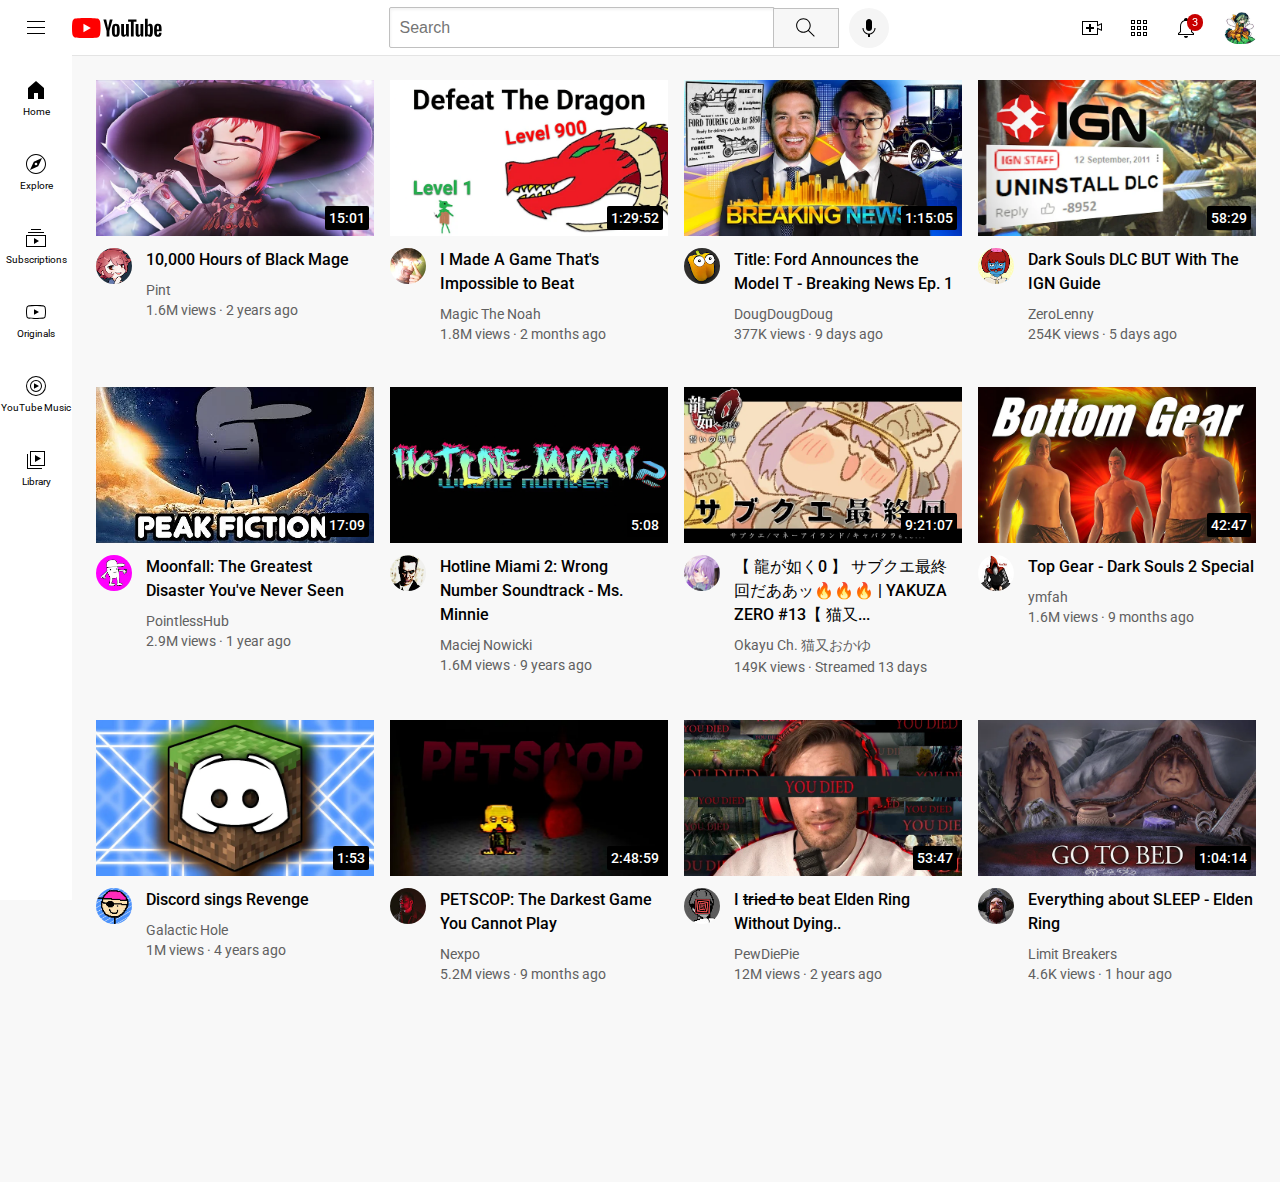
==== commit e3a043c9: "Update index.html" ====
--- a/index.html
+++ b/index.html
@@ -359,7 +359,7 @@
                                 </p>
                             </a>
                             <p class="video-author">
-                                RealLifeLore
+                                Okayu Ch. 猫又おかゆ
                             </p>
                             <p class="video-stats">
                                 149K views &#183; Streamed 13 days
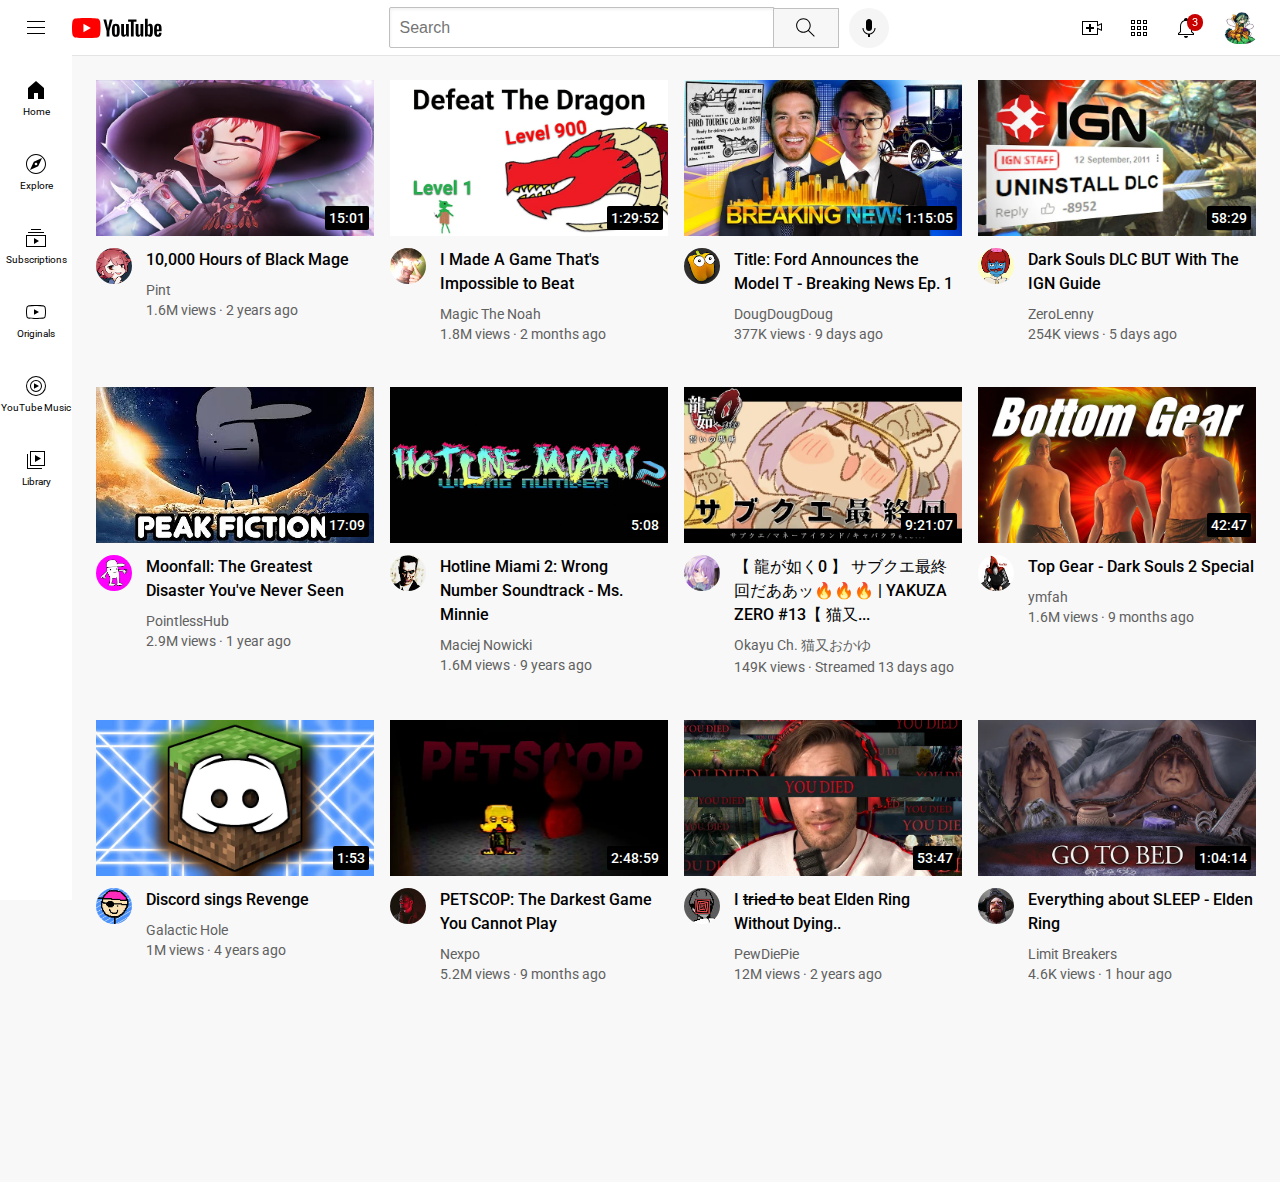
==== commit 81b350f5: "Update index.html" ====
--- a/index.html
+++ b/index.html
@@ -362,7 +362,7 @@
                                 Okayu Ch. 猫又おかゆ
                             </p>
                             <p class="video-stats">
-                                149K views &#183; Streamed 13 days
+                                149K views &#183; Streamed 13 days ago
                             </p>   
                         </div>
                     </div>
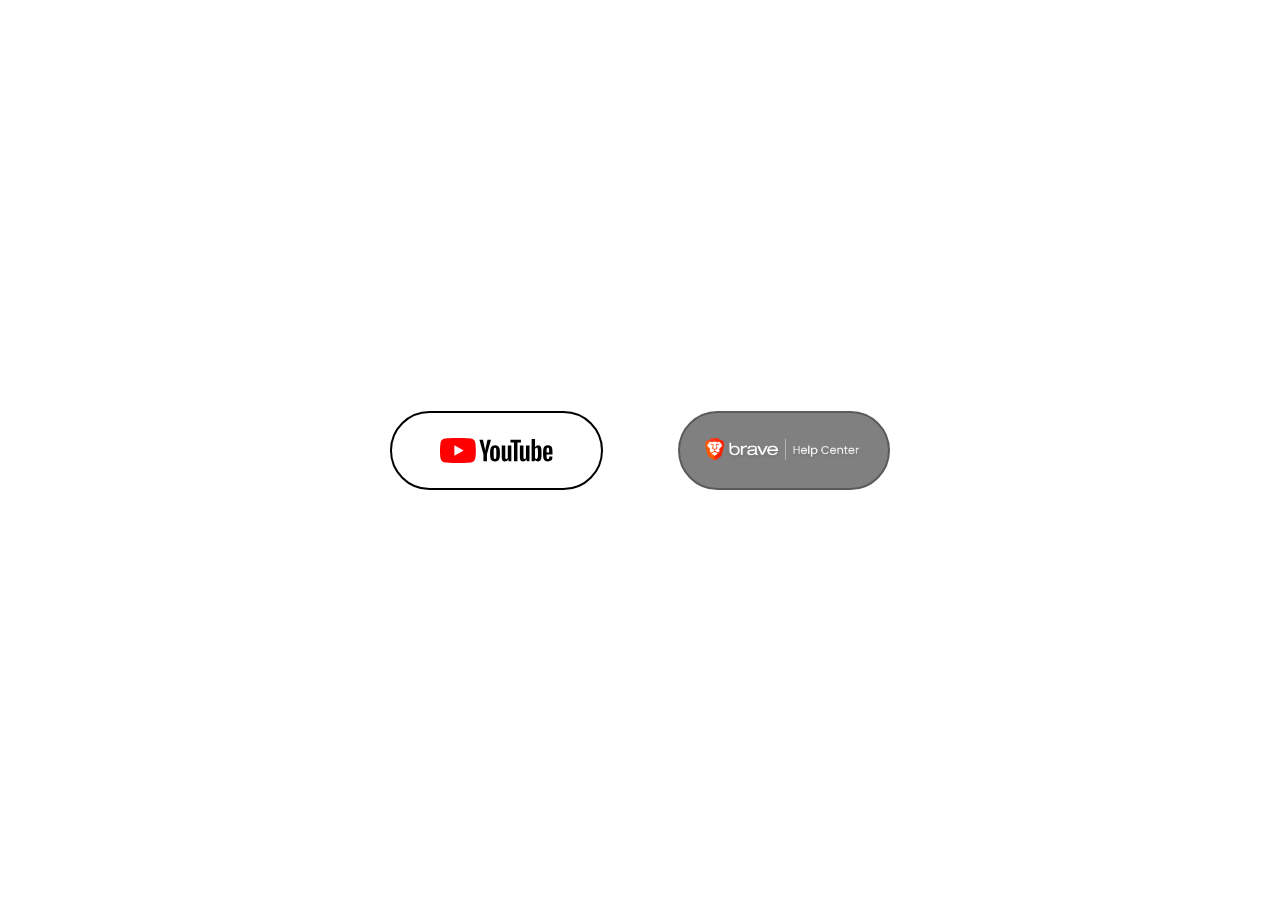
==== commit a24e1a8e: "Add files via upload" ====
--- a/index.html
+++ b/index.html
@@ -1,579 +1,16 @@
 <!DOCTYPE html>
 <html>
     <head>
-        <title>YouTube Copy</title>
-        <link rel="stylesheet" href="styles/video.css">
-        <link rel="stylesheet" href="styles/header.css">
-        <link rel="stylesheet" href="styles/general.css">
-        <link rel="stylesheet" href="styles/sidebar.css">
-
-        <link rel="preconnect" href="https://fonts.googleapis.com">
-        <link rel="preconnect" href="https://fonts.gstatic.com" crossorigin>
-        <link href="https://fonts.googleapis.com/css2?family=Roboto:ital,wght@0,100;0,300;0,400;0,500;0,700;0,900;1,100;1,300;1,400;1,500;1,700;1,900&display=swap" rel="stylesheet">
+        <link rel="stylesheet" href="index-style.css">
     </head>
     <body>
-        <!--Inline-Block Elements (As much space as it needs)-->
-        <header class="youtube-header">
-            <div class="left-section">
-                <img class="hamburger-menu" 
-                src="icons/hamburger-menu.svg">
-                <img class="youtube-logo" 
-                src="icons/youtube-logo.svg">  
-            </div>
-            <div class="mid-section">      
-                <input class="searchbar" type="text"placeholder="Search">
-                <button class="search-button">
-                    <img class="search-icon" src="icons/search.svg">
-                    <div class="tooltip">Search</div>
-                </button>
-                <button class="voice-search-button">
-                    <img class="voice-search-icon" src="icons/voice-search-icon.svg">
-                    <div class="tooltip">Search with your voice</div>
-                </button>
-            </div>
-            <div class="right-section">
-                <div class="upload-icon-container">
-                    <img class="upload-icon" src="icons/upload.svg">
-                    <div class="tooltip">Create</div>
-                </div>
-                <div class="youtube-apps-icon-container">
-                    <img class="youtube-apps-icon" src="icons/youtube-apps.svg">
-                    <div class="tooltip">YouTube apps</div>
-                </div>
-                <div class="notifications-icon-container">
-                    <img class="notifications-icon" src="icons/notifications.svg">
-                    <div class="notifications-count">3</div>
-                    <div class="tooltip">Notifications</div>
-                </div>
-                <img class="current-user-picture" src="channel-pictures-2/main.jpg">
-            </div>
-        </header>
-        <!--Block Elements (Entire Line)-->
-        <nav class="sidebar">
-            <div class="sidebar-link">
-                <img src="icons/home.svg">
-                <div>Home</div>
-            </div>
-            <div class="sidebar-link">
-                <img src="icons/explore.svg">
-                <div>Explore</div>
-            </div>
-            <div class="sidebar-link">
-                <img src="icons/subscriptions.svg">
-                <div>Subscriptions</div>
-            </div>
-            <div class="sidebar-link">
-                <img src="icons/originals.svg">
-                <div>Originals</div>
-            </div>
-            <div class="sidebar-link">
-                <img src="icons/youtube-music.svg">
-                <div>YouTube Music</div>
-            </div>
-            <div class="sidebar-link">
-                <img src="icons/library.svg">
-                <div>Library</div>
-            </div>        
-        </nav>
-        <!--Inline Element appears within a line of text , i.e. <strong>-->
         <main>
-            <section class="video-grid">
-                <!--Video 1 to 4-->
-                <div class="video-preview">
-                    <div class="thumbnail-row">
-                        <a href="https://www.youtube.com/watch?v=OVXSWE7KE68" target="_blank">
-                            <img class="thumbnail" src="thumbnails-2/1.png">
-                        </a>
-                        <div class="video-time">15:01</div>
-                    </div>
-                    <div class="video-info-grid">
-                        <div class="video-channel">
-                            <div class="video-channel-container">
-                                <a href="https://www.youtube.com/@PintFrumpyrat" target="_blank">
-                                    <img class="channel-picture" src="channel-pictures-2/image.png">
-                                </a>
-                                <div class="video-channel-tooltip">    
-                                    <img class="video-channel-tooltip-picture" src="channel-pictures-2/image.png">
-                                    <div>
-                                        <p class="video-channel-tooltip-author">
-                                            Pint
-                                        </p>
-                                        <p class="video-channel-tooltip-info">
-                                            319K subscribers
-                                        </p>    
-                                    </div>
-                                </div>
-                            </div>
-                        </div>
-                        <div class="video-info">
-                            <a href="https://www.youtube.com/watch?v=OVXSWE7KE68" target="_blank" class="video-title-link">
-                                <p class="video-title">
-                                    10,000 Hours of Black Mage
-                                </p>
-                            </a>
-                            <p class="video-author">
-                                Pint
-                            </p>
-                            <p class="video-stats">
-                                1.6M views &#183; 2 years ago
-                            </p>   
-                        </div>
-                    </div>
-                </div>
-                <div class="video-preview">
-                    <div class="thumbnail-row">
-                        <a href="https://www.youtube.com/watch?v=fBl2hoA9nU0" target="_blank">
-                            <img class="thumbnail" src="thumbnails-2/2.png">
-                        </a>
-                        <div class="video-time">1:29:52</div>
-                    </div>
-                    <div class="video-info-grid">
-                        <div class="video-channel">
-                            <div class="video-channel-container">
-                                <a href="https://www.youtube.com/@MagicTheNoah" target="_blank">
-                                    <img class="channel-picture" src="channel-pictures-2/image2.png">
-                                </a>                            
-                                <div class="video-channel-tooltip">    
-                                    <img class="video-channel-tooltip-picture" src="channel-pictures-2/image2.png">
-                                    <div>
-                                        <p class="video-channel-tooltip-author">
-                                            Magic The Noah   
-                                        </p>
-                                        <p class="video-channel-tooltip-info">
-                                            1M subscribers
-                                        </p>    
-                                    </div>
-                                </div>
-                            </div>
-                        </div>
-                        <div class="video-info">
-                            <a href="https://www.youtube.com/watch?v=fBl2hoA9nU0" target="_blank" class="video-title-link">
-                                <p class="video-title">
-                                    I Made A Game That's Impossible to Beat
-                                </p>
-                            </a>
-                            <p class="video-author">
-                                Magic The Noah
-                            </p>
-                            <p class="video-stats">
-                                1.8M views &#183; 2 months ago
-                            </p>            
-                        </div>
-                    </div>
-                </div>
-                <div class="video-preview">
-                    <div class="thumbnail-row">
-                        <a href="https://www.youtube.com/watch?v=q5hx3tW3-is" target="_blank">
-                            <img class="thumbnail" src="thumbnails-2/3.png">
-                        </a>
-                        <div class="video-time">1:15:05</div>
-                    </div>
-                    <div class="video-info-grid">
-                        <div class="video-channel">
-                            <div class="video-channel-container">
-                                <a href="https://www.youtube.com/@dougdougdoug" target="_blank">
-                                    <img class="channel-picture" src="channel-pictures-2/image3.png">
-                                </a>                            
-                                <div class="video-channel-tooltip">    
-                                    <img class="video-channel-tooltip-picture" src="channel-pictures-2/image3.png">
-                                    <div>
-                                        <p class="video-channel-tooltip-author">
-                                            DougDougDoug                                    
-                                        </p>
-                                        <p class="video-channel-tooltip-info">
-                                            644K subscribers
-                                        </p>    
-                                    </div>
-                                </div>
-                            </div>
-                        </div>                    
-                        <div class="video-info">
-                            <a href="https://www.youtube.com/watch?v=q5hx3tW3-is" target="_blank" class="video-title-link">
-                                <p class="video-title">
-                                    Title: Ford Announces the Model T - Breaking News Ep. 1
-                                </p>
-                            </a>
-                            <p class="video-author">
-                                DougDougDoug
-                            </p>
-                            <p class="video-stats">
-                                377K views &#183; 9 days ago
-                            </p>   
-                        </div>
-                    </div>
-                </div>
-                <div class="video-preview">
-                    <div class="thumbnail-row">
-                        <a href="https://www.youtube.com/watch?v=XAvYVd8Qat4" target="_blank">
-                            <img class="thumbnail" src="thumbnails-2/4.png">
-                        </a>
-                        <div class="video-time">58:29</div>
-                    </div>
-                    <div class="video-info-grid">
-                        <div class="video-channel">
-                            <div class="video-channel-container">
-                                <a href="https://www.youtube.com/@ZeroLenny" target="_blank">
-                                    <img class="channel-picture" src="channel-pictures-2/image4.png">
-                                </a>                            
-                                <div class="video-channel-tooltip">    
-                                    <img class="video-channel-tooltip-picture" src="channel-pictures-2/image4.png">
-                                    <div>
-                                        <p class="video-channel-tooltip-author">
-                                            ZeroLenny                                    
-                                        </p>
-                                        <p class="video-channel-tooltip-info">
-                                            320K subscribers
-                                        </p>    
-                                    </div>
-                                </div>
-                            </div>
-                        </div>
-                        <div class="video-info">
-                            <a href="https://www.youtube.com/watch?v=XAvYVd8Qat4" target="_blank" class="video-title-link">
-                                <p class="video-title">
-                                    Dark Souls DLC BUT With The IGN Guide                                
-                                </p>
-                            </a>
-                            <p class="video-author">
-                                ZeroLenny
-                            </p>
-                            <p class="video-stats">
-                                254K views &#183; 5 days ago
-                            </p>            
-                        </div>
-                    </div>
-                </div>
-                <!--Video 5 to 8-->
-                <div class="video-preview">
-                    <div class="thumbnail-row">
-                        <a href="https://www.youtube.com/watch?v=S0RSf9D3W6Q" target="_blank">
-                            <img class="thumbnail" src="thumbnails-2/5.png">
-                        </a>
-                        <div class="video-time">17:09</div>
-                    </div>
-                    <div class="video-info-grid">
-                        <div class="video-channel">
-                            <div class="video-channel-container">
-                                <a href="https://www.youtube.com/@PointlessHub" target="_blank">
-                                    <img class="channel-picture" src="channel-pictures-2/image5.png">
-                                </a>                            
-                                <div class="video-channel-tooltip">    
-                                    <img class="video-channel-tooltip-picture" src="channel-pictures-2/image5.png">
-                                    <div>
-                                        <p class="video-channel-tooltip-author">
-                                            PointlessHub
-                                        </p>
-                                        <p class="video-channel-tooltip-info">
-                                            697K subscribers
-                                        </p>    
-                                    </div>
-                                </div>
-                            </div>
-                        </div>
-                        <div class="video-info">
-                            <a href="https://www.youtube.com/watch?v=S0RSf9D3W6Q" target="_blank" class="video-title-link">
-                                <p class="video-title">
-                                    Moonfall: The Greatest Disaster You've Never Seen
-                                </p>
-                            </a>
-                            <p class="video-author">
-                                PointlessHub
-                            </p>
-                            <p class="video-stats">
-                                2.9M views &#183; 1 year ago
-                            </p>   
-                        </div>
-                    </div>
-                </div>
-                <div class="video-preview">
-                    <div class="thumbnail-row">
-                        <a href="https://www.youtube.com/watch?v=JBS3w5OknZo" target="_blank">
-                            <img class="thumbnail" src="thumbnails-2/6.png">
-                        </a>
-                        <div class="video-time">5:08</div>
-                    </div>
-                    <div class="video-info-grid">
-                        <div class="video-channel">
-                            <div class="video-channel-container">
-                                <a href="https://www.youtube.com/@g-man2141" target="_blank">
-                                    <img class="channel-picture" src="channel-pictures-2/image6.png">
-                                </a>                            
-                                <div class="video-channel-tooltip">    
-                                    <img class="video-channel-tooltip-picture" src="channel-pictures-2/image6.png">
-                                    <div>
-                                        <p class="video-channel-tooltip-author">
-                                            Maciej Nowicki        
-                                        </p>
-                                        <p class="video-channel-tooltip-info">
-                                            22.2K subscribers
-                                        </p>    
-                                    </div>
-                                </div>
-                            </div>
-                        </div>                    
-                        <div class="video-info">
-                            <a href="https://www.youtube.com/watch?v=JBS3w5OknZo" target="_blank" class="video-title-link">
-                                <p class="video-title">
-                                    Hotline Miami 2: Wrong Number Soundtrack - Ms. Minnie
-                                </p>
-                            </a>
-                            <p class="video-author">
-                                Maciej Nowicki
-                            </p>
-                            <p class="video-stats">
-                                1.6M views &#183; 9 years ago
-                            </p>            
-                        </div>
-                    </div>
-                </div>
-                <div class="video-preview">
-                    <div class="thumbnail-row">
-                        <a href="https://www.youtube.com/watch?v=FjpFiREE5cQ" target="_blank">
-                            <img class="thumbnail" src="thumbnails-2/7.png">
-                        </a>
-                        <div class="video-time">9:21:07</div>
-                    </div>
-                    <div class="video-info-grid">
-                        <div class="video-channel">
-                            <div class="video-channel-container">
-                                <a href="https://www.youtube.com/channel/UCvaTdHTWBGv3MKj3KVqJVCw" target="_blank">
-                                    <img class="channel-picture" src="channel-pictures-2/image7.png">
-                                </a>
-                                <div class="video-channel-tooltip">    
-                                    <img class="video-channel-tooltip-picture" src="channel-pictures-2/image7.png">
-                                    <div>
-                                        <p class="video-channel-tooltip-author">
-                                            Okayu Ch. 猫又おかゆ
-                                        </p>
-                                        <p class="video-channel-tooltip-info">
-                                            1.81M subscribers
-                                        </p>    
-                                    </div>
-                                </div>
-                            </div>
-                        </div>
-                        <div class="video-info">
-                            <a href="https://www.youtube.com/watch?v=FjpFiREE5cQ" target="_blank" class="video-title-link">
-                                <p class="video-title">
-                                    【 龍が如く0 】 サブクエ最終回だああッ🔥🔥🔥 | YAKUZA ZERO #13【 猫又...
-                                </p>
-                            </a>
-                            <p class="video-author">
-                                Okayu Ch. 猫又おかゆ
-                            </p>
-                            <p class="video-stats">
-                                149K views &#183; Streamed 13 days ago
-                            </p>   
-                        </div>
-                    </div>
-                </div>
-                <div class="video-preview">
-                    <div class="thumbnail-row">
-                        <a href="https://www.youtube.com/watch?v=FigIAAYHoW8" target="_blank">
-                            <img class="thumbnail" src="thumbnails-2/8.png">
-                        </a>
-                        <div class="video-time">42:47</div>
-                    </div>
-                    <div class="video-info-grid">
-                        <div class="video-channel">
-                            <div class="video-channel-container">
-                                <a href="https://www.youtube.com/@ymfah" target="_blank">
-                                    <img class="channel-picture" src="channel-pictures-2/image8.png">
-                                </a>                            
-                                <div class="video-channel-tooltip">    
-                                    <img class="video-channel-tooltip-picture" src="channel-pictures-2/image8.png">
-                                    <div>
-                                        <p class="video-channel-tooltip-author">
-                                            ymfah
-                                        </p>
-                                        <p class="video-channel-tooltip-info">
-                                            1.15M subscribers
-                                        </p>    
-                                    </div>
-                                </div>
-                            </div>
-                        </div>
-                        <div class="video-info">
-                            <a href="https://www.youtube.com/watch?v=FigIAAYHoW8" target="_blank" class="video-title-link">
-                                <p class="video-title">
-                                    Top Gear - Dark Souls 2 Special
-                                </p>
-                            </a>
-                            <p class="video-author">
-                                ymfah
-                            </p>
-                            <p class="video-stats">
-                                1.6M views &#183; 9 months ago
-                            </p>            
-                        </div>
-                    </div>
-                </div>
-                <!--Video 9 to 12-->
-                <div class="video-preview">
-                    <div class="thumbnail-row">
-                        <a href="https://www.youtube.com/watch?v=PQk5NVSJSA0" target="_blank">
-                            <img class="thumbnail" src="thumbnails-2/9.png">
-                        </a>
-                        <div class="video-time">1:53</div>
-                    </div>
-                    <div class="video-info-grid">
-                        <div class="video-channel">
-                            <div class="video-channel-container">
-                                <a href="https://www.youtube.com/@galactichole" target="_blank">
-                                    <img class="channel-picture" src="channel-pictures-2/image9.png">
-                                </a>                            
-                                <div class="video-channel-tooltip">    
-                                    <img class="video-channel-tooltip-picture" src="channel-pictures-2/image9.png">
-                                    <div>
-                                        <p class="video-channel-tooltip-author">
-                                            Galactic Hole     
-                                        </p>
-                                        <p class="video-channel-tooltip-info">
-                                            70.1K subscribers
-                                        </p>    
-                                    </div>
-                                </div>
-                            </div>
-                        </div>                    
-                        <div class="video-info">
-                            <a href="https://www.youtube.com/watch?v=PQk5NVSJSA0" target="_blank" class="video-title-link">
-                                <p class="video-title">
-                                    Discord sings Revenge
-                                </p>
-                            </a>
-                            <p class="video-author">
-                                Galactic Hole
-                            </p>
-                            <p class="video-stats">
-                                1M views &#183; 4 years ago
-                            </p>   
-                        </div>
-                    </div>
-                </div>
-                <div class="video-preview">
-                    <div class="thumbnail-row">
-                        <a href="https://www.youtube.com/watch?v=A_rK2tAIFLA" target="_blank">
-                            <img class="thumbnail" src="thumbnails-2/10.png">
-                        </a>
-                        <div class="video-time">2:48:59</div>
-                    </div>
-                    <div class="video-info-grid">
-                        <div class="video-channel">
-                            <div class="video-channel-container">
-                                <a href="https://www.youtube.com/@Nexpo" target="_blank">
-                                    <img class="channel-picture" src="channel-pictures-2/image10.png">
-                                </a>                            
-                                <div class="video-channel-tooltip">    
-                                    <img class="video-channel-tooltip-picture" src="channel-pictures-2/image10.png">
-                                    <div>
-                                        <p class="video-channel-tooltip-author">
-                                            Nexpo
-                                        </p>
-                                        <p class="video-channel-tooltip-info">
-                                            3.33M subscribers
-                                        </p>    
-                                    </div>
-                                </div>
-                            </div>
-                        </div>
-                        <div class="video-info">
-                            <a href="https://www.youtube.com/watch?v=A_rK2tAIFLA" target="_blank" class="video-title-link">
-                                <p class="video-title">
-                                    PETSCOP: The Darkest Game You Cannot Play                                
-                                </p>
-                            </a>
-                            <p class="video-author">
-                                Nexpo
-                            </p>
-                            <p class="video-stats">
-                                5.2M views &#183; 9 months ago
-                            </p>            
-                        </div>
-                    </div>
-                </div>
-                <div class="video-preview">
-                    <div class="thumbnail-row">
-                        <a href="https://www.youtube.com/watch?v=F-yEoHL7MYY" target="_blank">
-                            <img class="thumbnail" src="thumbnails-2/11.png">
-                        </a>
-                        <div class="video-time">53:47</div>
-                    </div>
-                    <div class="video-info-grid">
-                        <div class="video-channel">
-                            <div class="video-channel-container">
-                                <a href="https://www.youtube.com/@PewDiePie" target="_blank">
-                                    <img class="channel-picture" src="channel-pictures-2/image11.png">
-                                </a>                            
-                                <div class="video-channel-tooltip">    
-                                    <img class="video-channel-tooltip-picture" src="channel-pictures-2/image11.png">
-                                    <div>
-                                        <p class="video-channel-tooltip-author">
-                                            PewDiePie
-                                        </p>
-                                        <p class="video-channel-tooltip-info">
-                                            111M subscribers
-                                        </p>    
-                                    </div>
-                                </div>
-                            </div>
-                        </div>
-                        <div class="video-info">
-                            <a href="https://www.youtube.com/watch?v=F-yEoHL7MYY" target="_blank" class="video-title-link">
-                                <p class="video-title">
-                                    I <span style="text-decoration:line-through">tried to</span> beat Elden Ring Without Dying..
-                                </p>
-                            </a>
-                            <p class="video-author">
-                                PewDiePie
-                            </p>
-                            <p class="video-stats">
-                                12M views &#183; 2 years ago
-                            </p>   
-                        </div>
-                    </div>
-                </div>
-                <div class="video-preview">
-                    <div class="thumbnail-row">
-                        <a href="https://www.youtube.com/watch?v=PymEijjtUww" target="_blank">
-                            <img class="thumbnail" src="thumbnails-2/12.png">
-                        </a>
-                        <div class="video-time">1:04:14</div>
-                    </div>
-                    <div class="video-info-grid">
-                        <div class="video-channel">
-                            <div class="video-channel-container">
-                                <a href="https://www.youtube.com/@LimitBreakers" target="_blank">
-                                    <img class="channel-picture" src="channel-pictures-2/image12.png">
-                                </a>                            
-                                <div class="video-channel-tooltip">    
-                                    <img class="video-channel-tooltip-picture" src="channel-pictures-2/image12.png">
-                                    <div>
-                                        <p class="video-channel-tooltip-author">
-                                            Limit Breakers
-                                        </p>
-                                        <p class="video-channel-tooltip-info">
-                                            436K subscribers
-                                        </p>    
-                                    </div>
-                                </div>
-                            </div>
-                        </div>                    
-                        <div class="video-info">
-                            <a href="https://www.youtube.com/watch?v=PymEijjtUww" target="_blank" class="video-title-link">
-                                <p class="video-title">
-                                    Everything about SLEEP - Elden Ring
-                                </p>
-                            </a>
-                            <p class="video-author">
-                                Limit Breakers
-                            </p>
-                            <p class="video-stats">
-                                4.6K views &#183; 1 hour ago
-                            </p>            
-                        </div>
-                    </div>
-                </div>
-            </section>
+            <a class="YouTube-button" href="YouTube/YouTube.html">
+                <img src="YouTube/icons/youtube-logo.svg">
+            </a>
+            <a class="Brave-button" href="Brave Support Practice/Brave Support Replica.html">
+                <img src="Brave Support Practice/images/Icon.png">
+            </a>
         </main>
     </body>
-</html> 
+</html>--- a/index-style.css
+++ b/index-style.css
@@ -0,0 +1,102 @@
+body {
+    margin: 0px;
+    padding: 0px;
+    height: 100vh;
+
+    display: flex;
+    align-items: center;
+    justify-content: center;
+}
+
+main {
+    flex: 1;
+    display: flex;
+    justify-content: space-between;
+    max-width: 500px;
+}
+
+@property --angle {
+    syntax: "<angle>";
+    initial-value: 0deg;
+    inherits: false;
+}
+
+.YouTube-button {
+    position: relative;
+    padding: 25px 48px;
+    border: 2px black solid;
+    border-radius: 40px;
+    background-color: white;
+    transition: 0.3s;
+}
+
+.YouTube-button img{
+    height: 25px;
+    display: block;
+}
+
+.YouTube-button:hover:before {
+    filter: blur(1.5rem);
+    opacity: 0.5;
+    transition: 0.3s;
+}
+
+.YouTube-button:hover::after, .YouTube-button:hover:before {
+    content: '';
+    position: absolute;
+    height: 100%;
+    width: 100%;
+    background-image: conic-gradient(from var(--angle), red, black, red, black, red);
+    top: 50%;
+    left: 50%;
+    translate: -50% -50%;
+    z-index: -1;
+    padding: 3px;
+    border-radius: 40px;
+    animation: 3s spin linear infinite;
+}
+
+.Brave-button {
+    padding: 25px;
+    border: 2px rgb(91, 91, 91) solid;
+    background-color: gray;
+    border-radius: 40px;
+    transition: 0.3s;
+    position: relative;
+}
+
+.Brave-button img{
+    height: 25px;
+    display: block;
+}
+
+.Brave-button:hover:before {
+    filter: blur(1.5rem);
+    opacity: 0.5;
+    transition: 0.3s;
+}
+
+.Brave-button:hover::after, .Brave-button:hover:before {
+    content: '';
+    position: absolute;
+    height: 100%;
+    width: 100%;
+    background-image: conic-gradient(from var(--angle), orangered, rgb(91, 91, 91), orangered, rgb(91, 91, 91), orangered);
+    top: 50%;
+    left: 50%;
+    translate: -50% -50%;
+    z-index: -1;
+    padding: 3px;
+    border-radius: 40px;
+    animation: 3s spin linear infinite;
+}
+
+@keyframes spin {
+    from {
+        --angle: 0deg;
+    }
+
+    to {
+        --angle: 360deg;
+    }
+}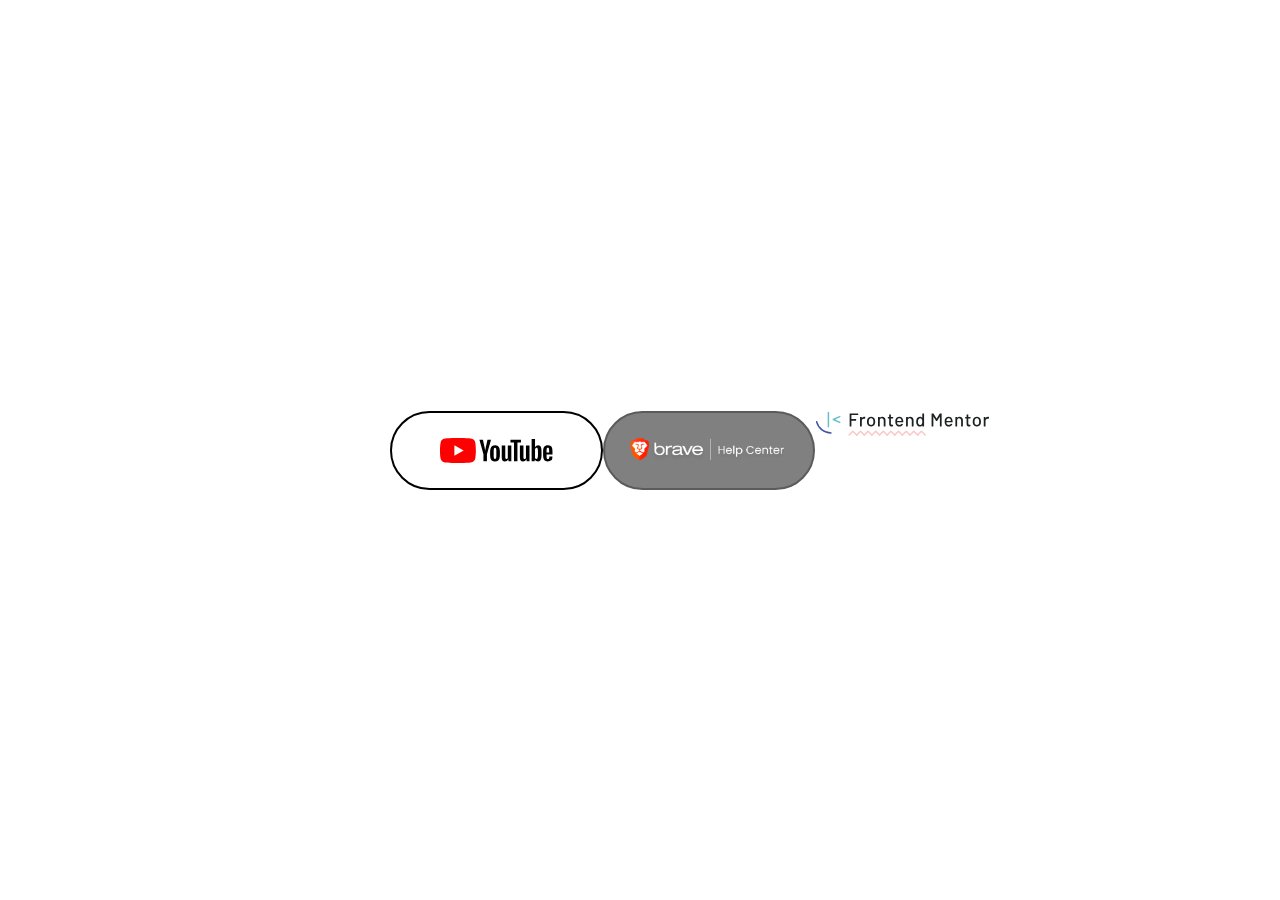
==== commit feaa5b1e: "Update index.html" ====
--- a/index.html
+++ b/index.html
@@ -1,16 +1,23 @@
 <!DOCTYPE html>
 <html>
-    <head>
-        <link rel="stylesheet" href="index-style.css">
-    </head>
-    <body>
-        <main>
-            <a class="YouTube-button" href="YouTube/YouTube.html">
-                <img src="YouTube/icons/youtube-logo.svg">
-            </a>
-            <a class="Brave-button" href="Brave Support Practice/Brave Support Replica.html">
-                <img src="Brave Support Practice/images/Icon.png">
-            </a>
-        </main>
-    </body>
-</html>+  <head>
+    <title>Main Hub</title>
+    <link rel="stylesheet" href="index-style.css" />
+  </head>
+  <body>
+    <main>
+      <a class="YouTube-button" href="YouTube/YouTube.html">
+        <img src="YouTube/icons/youtube-logo.svg"/>
+      </a>
+      <a
+        class="Brave-button"
+        href="Brave Support Practice/Brave Support Replica.html"
+      >
+        <img src="Brave Support Practice/images/Icon.png"/>
+      </a>
+      <a class="Frontend-button" href="Frontend/frontend.html">
+        <img src="Frontend/logo-desktop.svg"/>
+      </a>
+    </main>
+  </body>
+</html>
